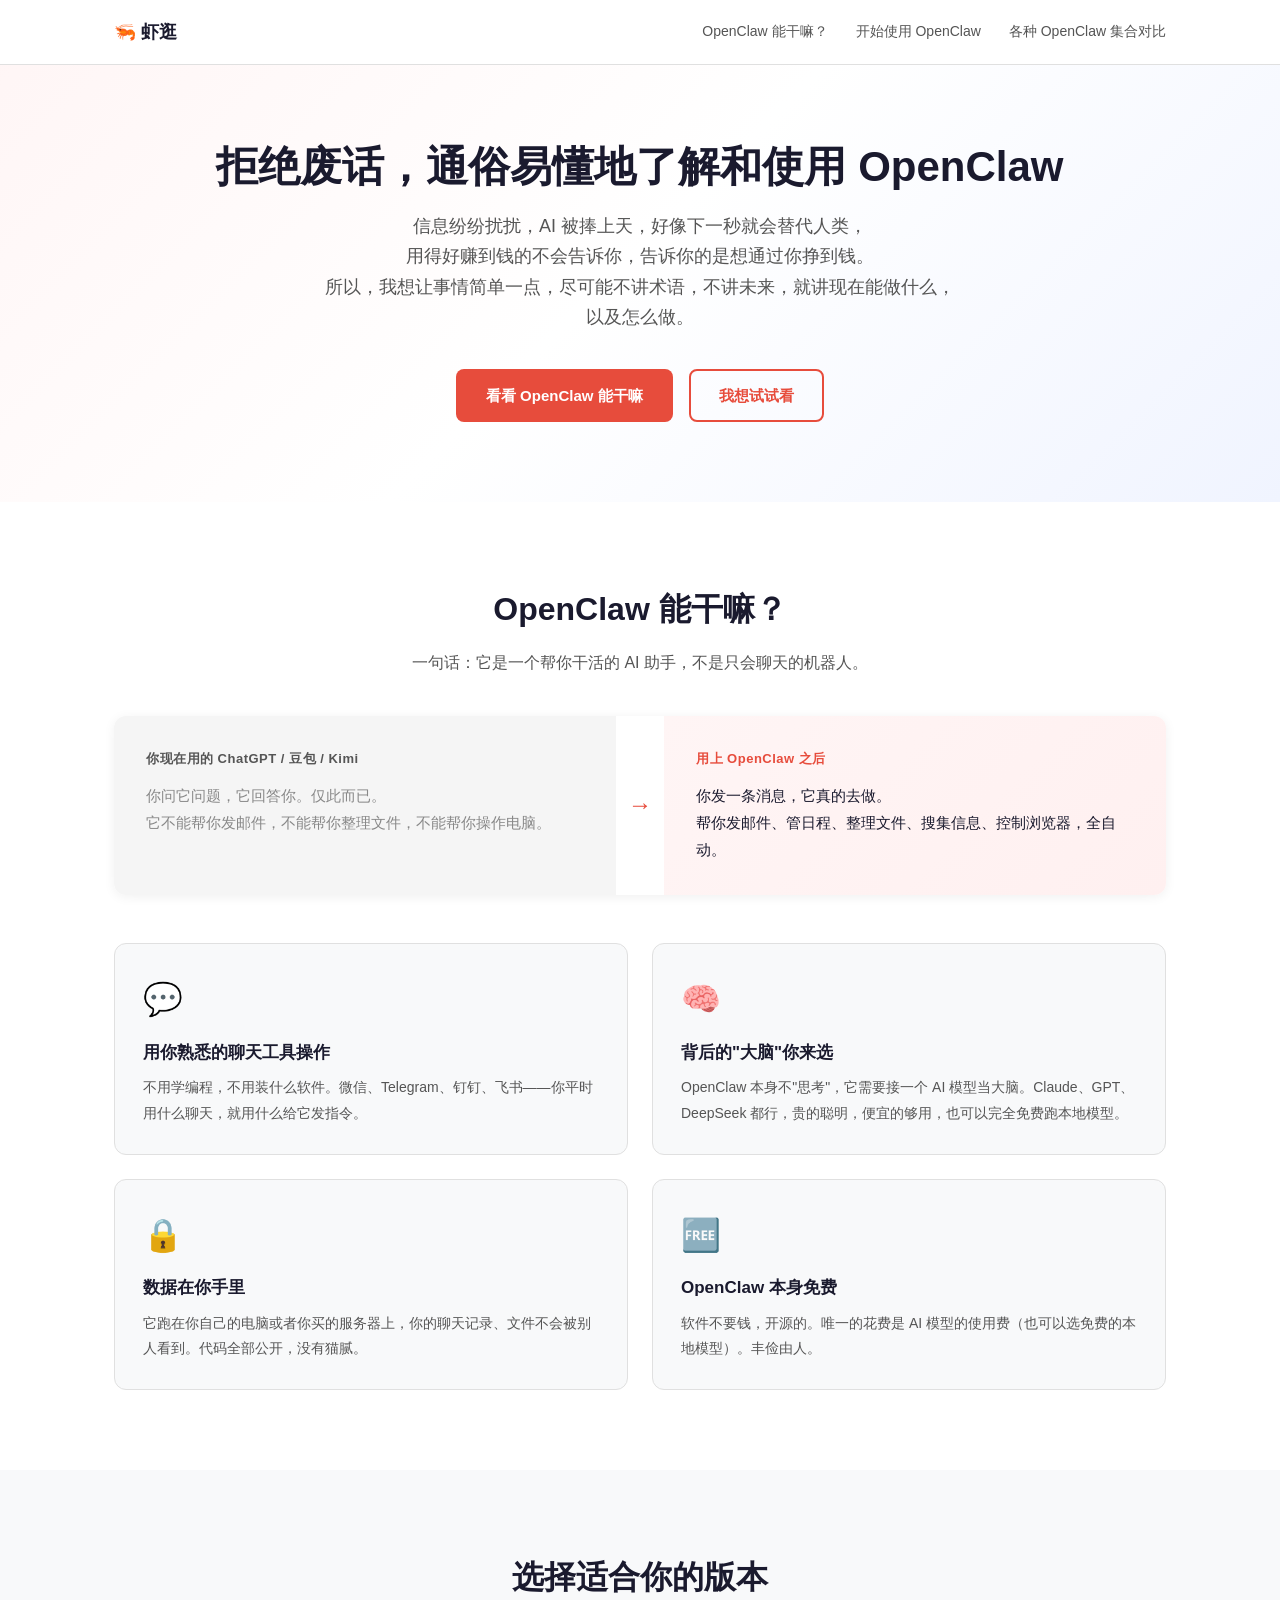
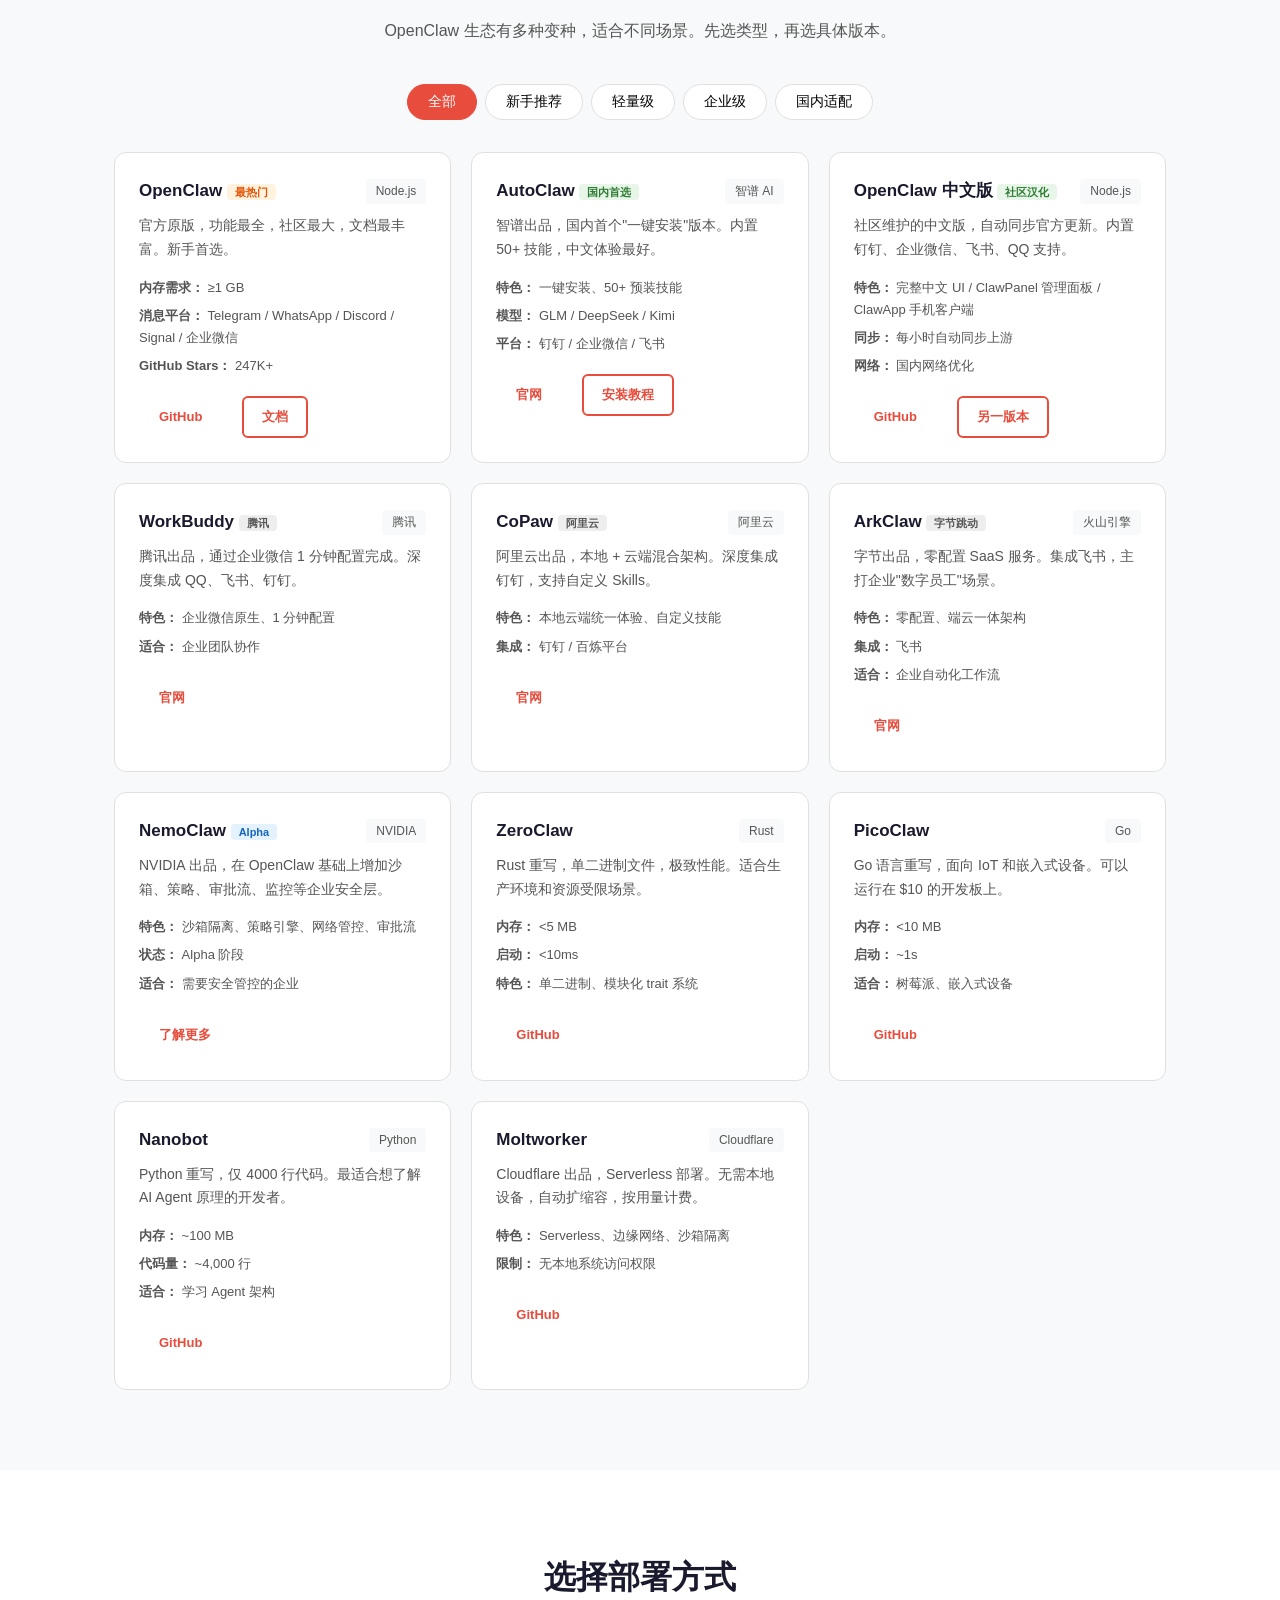
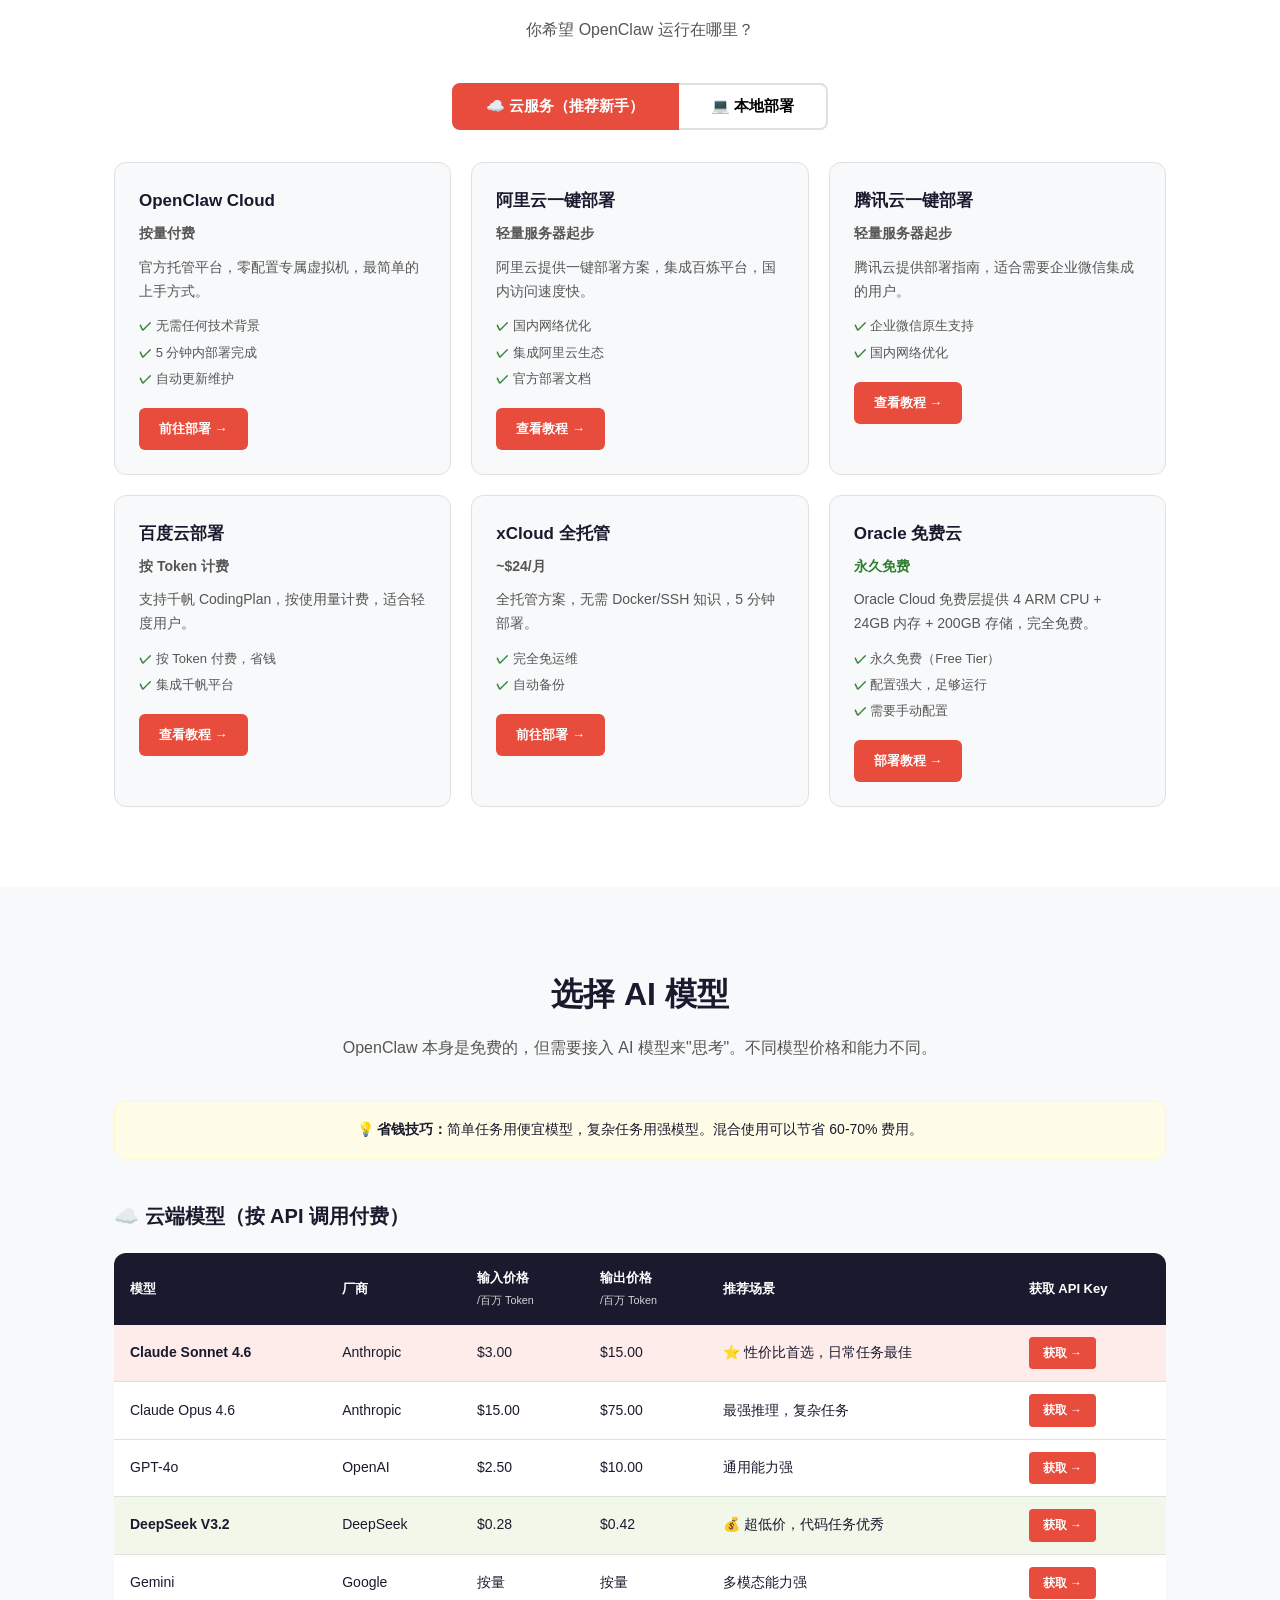
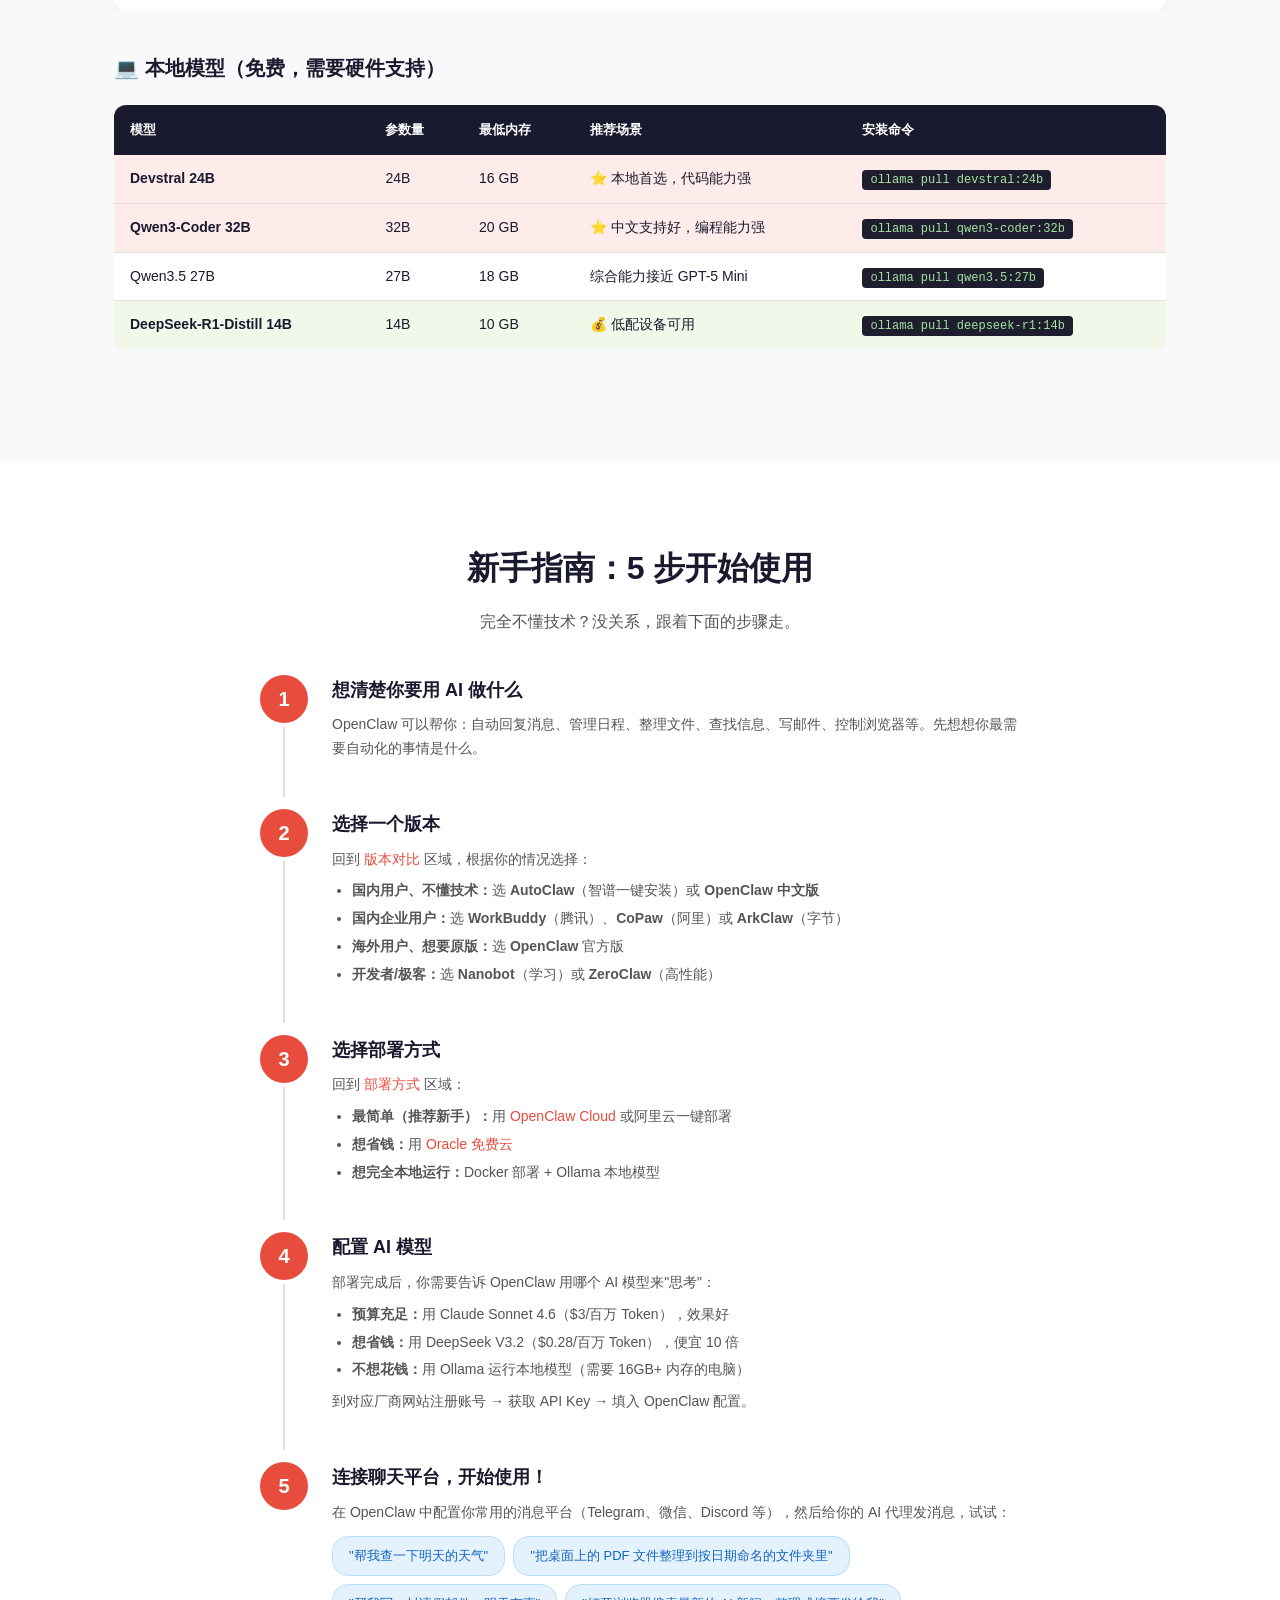
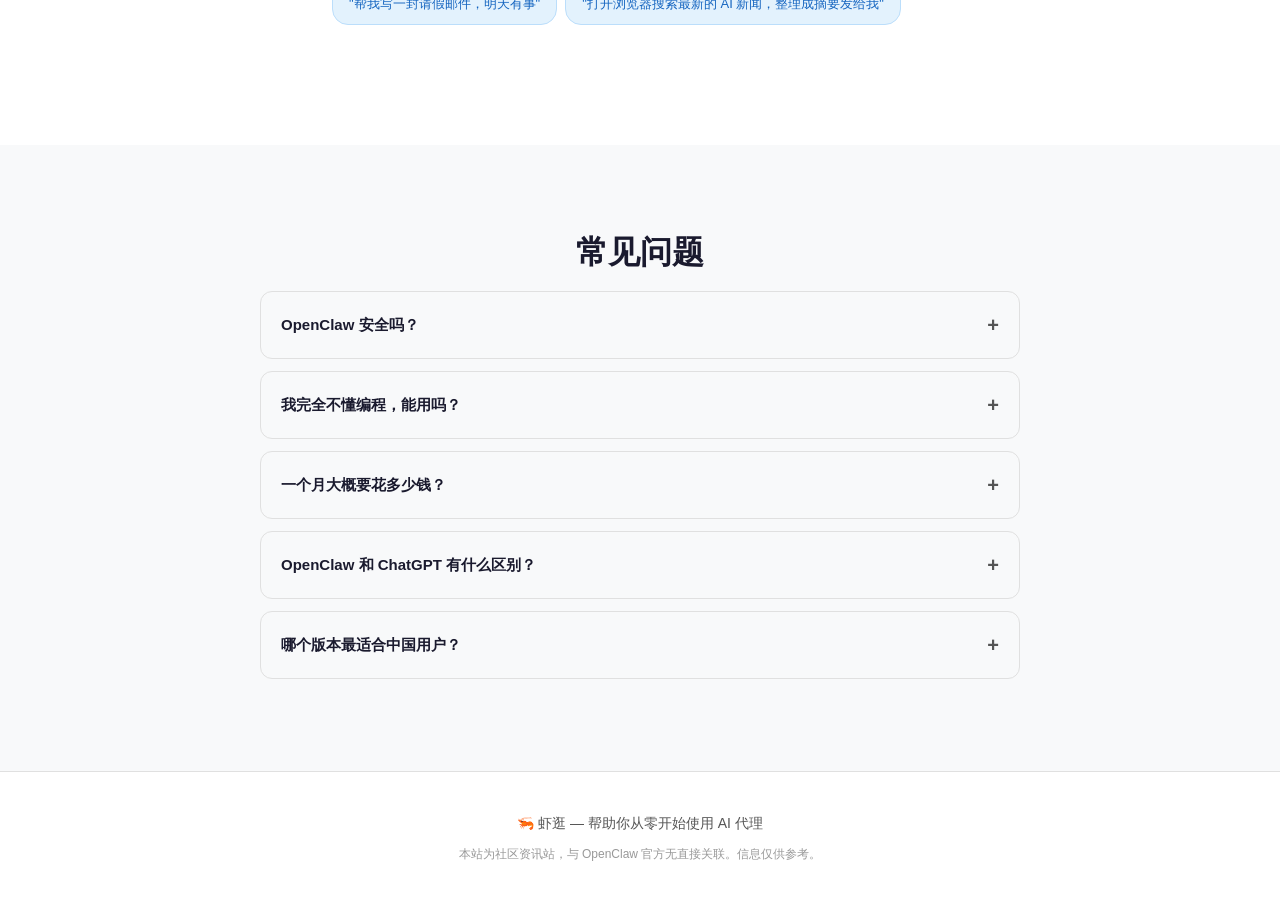
==== index.html @ 10f7c04a "初始化 OpenClaw 虾逛资讯站 包含首页、基础科普（电子书样式）、场景应用、版本对比等页面。  Co-Authored-By: Claude Opus 4.6 <noreply@anthropi" ====
<!DOCTYPE html>
<html lang="zh-CN">
<head>
  <meta charset="UTF-8">
  <meta name="viewport" content="width=device-width, initial-scale=1.0">
  <title>虾逛 — 从零开始使用 AI 代理</title>
  <meta name="description" content="虾逛 — OpenClaw 中文资讯站：版本对比、部署指南、模型选择，帮助你从零开始使用 AI 代理。">
  <link rel="stylesheet" href="assets/style.css?v=2">
</head>
<body>

<!-- Navigation -->
<nav class="navbar" id="navbar">
  <div class="container nav-container">
    <a href="#hero" class="logo">🦐 虾逛</a>
    <button class="nav-toggle" id="navToggle" aria-label="菜单">
      <span></span><span></span><span></span>
    </button>
    <ul class="nav-links" id="navLinks">
      <li class="nav-has-dropdown">
        <a href="what-is.html">OpenClaw 能干嘛？</a>
        <div class="nav-dropdown">
          <a href="ai-basics.html">基础科普<div class="nav-dropdown-desc">没接触过 AI？从这里开始</div></a>
          <a href="use-cases.html">实际场景应用<div class="nav-dropdown-desc">看看不同职业怎么用</div></a>
        </div>
      </li>
      <li><a href="#guide">开始使用 OpenClaw</a></li>
      <li><a href="#versions">各种 OpenClaw 集合对比</a></li>
    </ul>
  </div>
</nav>

<!-- Hero -->
<section class="hero" id="hero">
  <div class="container">
    <h1>拒绝废话，通俗易懂地了解和使用 OpenClaw</h1>
    <p class="hero-subtitle">信息纷纷扰扰，AI 被捧上天，好像下一秒就会替代人类，<br>用得好赚到钱的不会告诉你，告诉你的是想通过你挣到钱。<br>所以，我想让事情简单一点，尽可能不讲术语，不讲未来，就讲现在能做什么，以及怎么做。</p>
    <a href="what-is.html" class="btn btn-primary">看看 OpenClaw 能干嘛</a>
    <a href="#guide" class="btn btn-outline">我想试试看</a>
  </div>
</section>

<!-- What is OpenClaw -->
<section class="section" id="what-is">
  <div class="container">
    <h2 class="section-title">OpenClaw 能干嘛？</h2>
    <p class="section-desc">一句话：它是一个帮你干活的 AI 助手，不是只会聊天的机器人。</p>

    <!-- 核心区别 -->
    <div class="highlight-box">
      <div class="highlight-compare">
        <div class="highlight-item highlight-old">
          <div class="highlight-label">你现在用的 ChatGPT / 豆包 / Kimi</div>
          <p>你问它问题，它回答你。仅此而已。<br>它不能帮你发邮件，不能帮你整理文件，不能帮你操作电脑。</p>
        </div>
        <div class="highlight-vs">→</div>
        <div class="highlight-item highlight-new">
          <div class="highlight-label">用上 OpenClaw 之后</div>
          <p>你发一条消息，它真的去做。<br>帮你发邮件、管日程、整理文件、搜集信息、控制浏览器，全自动。</p>
        </div>
      </div>
    </div>

    <!-- 具体能力 -->
    <div class="intro-grid">
      <div class="intro-card">
        <div class="intro-icon">💬</div>
        <h3>用你熟悉的聊天工具操作</h3>
        <p>不用学编程，不用装什么软件。微信、Telegram、钉钉、飞书——你平时用什么聊天，就用什么给它发指令。</p>
      </div>
      <div class="intro-card">
        <div class="intro-icon">🧠</div>
        <h3>背后的"大脑"你来选</h3>
        <p>OpenClaw 本身不"思考"，它需要接一个 AI 模型当大脑。Claude、GPT、DeepSeek 都行，贵的聪明，便宜的够用，也可以完全免费跑本地模型。</p>
      </div>
      <div class="intro-card">
        <div class="intro-icon">🔒</div>
        <h3>数据在你手里</h3>
        <p>它跑在你自己的电脑或者你买的服务器上，你的聊天记录、文件不会被别人看到。代码全部公开，没有猫腻。</p>
      </div>
      <div class="intro-card">
        <div class="intro-icon">🆓</div>
        <h3>OpenClaw 本身免费</h3>
        <p>软件不要钱，开源的。唯一的花费是 AI 模型的使用费（也可以选免费的本地模型）。丰俭由人。</p>
      </div>
    </div>
  </div>
</section>

<!-- Version Comparison -->
<section class="section section-alt" id="versions">
  <div class="container">
    <h2 class="section-title">选择适合你的版本</h2>
    <p class="section-desc">OpenClaw 生态有多种变种，适合不同场景。先选类型，再选具体版本。</p>

    <!-- Filter Tabs -->
    <div class="filter-tabs">
      <button class="filter-tab active" data-filter="all">全部</button>
      <button class="filter-tab" data-filter="beginner">新手推荐</button>
      <button class="filter-tab" data-filter="lightweight">轻量级</button>
      <button class="filter-tab" data-filter="enterprise">企业级</button>
      <button class="filter-tab" data-filter="china">国内适配</button>
    </div>

    <div class="version-grid" id="versionGrid">

      <!-- Original OpenClaw -->
      <div class="version-card" data-tags="beginner">
        <div class="version-header">
          <h3>OpenClaw <span class="badge badge-hot">最热门</span></h3>
          <span class="version-lang">Node.js</span>
        </div>
        <p class="version-desc">官方原版，功能最全，社区最大，文档最丰富。新手首选。</p>
        <ul class="version-specs">
          <li><strong>内存需求：</strong> ≥1 GB</li>
          <li><strong>消息平台：</strong> Telegram / WhatsApp / Discord / Signal / 企业微信</li>
          <li><strong>GitHub Stars：</strong> 247K+</li>
        </ul>
        <div class="version-links">
          <a href="https://github.com/openclaw/openclaw" target="_blank" class="btn btn-sm">GitHub</a>
          <a href="https://docs.openclaw.ai/" target="_blank" class="btn btn-sm btn-outline">文档</a>
        </div>
      </div>

      <!-- AutoClaw -->
      <div class="version-card" data-tags="china beginner">
        <div class="version-header">
          <h3>AutoClaw <span class="badge badge-cn">国内首选</span></h3>
          <span class="version-lang">智谱 AI</span>
        </div>
        <p class="version-desc">智谱出品，国内首个"一键安装"版本。内置 50+ 技能，中文体验最好。</p>
        <ul class="version-specs">
          <li><strong>特色：</strong> 一键安装、50+ 预装技能</li>
          <li><strong>模型：</strong> GLM / DeepSeek / Kimi</li>
          <li><strong>平台：</strong> 钉钉 / 企业微信 / 飞书</li>
        </ul>
        <div class="version-links">
          <a href="#" class="btn btn-sm">官网</a>
          <a href="#" class="btn btn-sm btn-outline">安装教程</a>
        </div>
      </div>

      <!-- openclaw-cn -->
      <div class="version-card" data-tags="china beginner">
        <div class="version-header">
          <h3>OpenClaw 中文版 <span class="badge badge-cn">社区汉化</span></h3>
          <span class="version-lang">Node.js</span>
        </div>
        <p class="version-desc">社区维护的中文版，自动同步官方更新。内置钉钉、企业微信、飞书、QQ 支持。</p>
        <ul class="version-specs">
          <li><strong>特色：</strong> 完整中文 UI / ClawPanel 管理面板 / ClawApp 手机客户端</li>
          <li><strong>同步：</strong> 每小时自动同步上游</li>
          <li><strong>网络：</strong> 国内网络优化</li>
        </ul>
        <div class="version-links">
          <a href="https://github.com/MaoTouHU/OpenClawChinese" target="_blank" class="btn btn-sm">GitHub</a>
          <a href="https://github.com/jiulingyun/openclaw-cn" target="_blank" class="btn btn-sm btn-outline">另一版本</a>
        </div>
      </div>

      <!-- WorkBuddy -->
      <div class="version-card" data-tags="china enterprise">
        <div class="version-header">
          <h3>WorkBuddy <span class="badge">腾讯</span></h3>
          <span class="version-lang">腾讯</span>
        </div>
        <p class="version-desc">腾讯出品，通过企业微信 1 分钟配置完成。深度集成 QQ、飞书、钉钉。</p>
        <ul class="version-specs">
          <li><strong>特色：</strong> 企业微信原生、1 分钟配置</li>
          <li><strong>适合：</strong> 企业团队协作</li>
        </ul>
        <div class="version-links">
          <a href="#" class="btn btn-sm">官网</a>
        </div>
      </div>

      <!-- CoPaw -->
      <div class="version-card" data-tags="china enterprise">
        <div class="version-header">
          <h3>CoPaw <span class="badge">阿里云</span></h3>
          <span class="version-lang">阿里云</span>
        </div>
        <p class="version-desc">阿里云出品，本地 + 云端混合架构。深度集成钉钉，支持自定义 Skills。</p>
        <ul class="version-specs">
          <li><strong>特色：</strong> 本地云端统一体验、自定义技能</li>
          <li><strong>集成：</strong> 钉钉 / 百炼平台</li>
        </ul>
        <div class="version-links">
          <a href="#" class="btn btn-sm">官网</a>
        </div>
      </div>

      <!-- ArkClaw -->
      <div class="version-card" data-tags="china enterprise">
        <div class="version-header">
          <h3>ArkClaw <span class="badge">字节跳动</span></h3>
          <span class="version-lang">火山引擎</span>
        </div>
        <p class="version-desc">字节出品，零配置 SaaS 服务。集成飞书，主打企业"数字员工"场景。</p>
        <ul class="version-specs">
          <li><strong>特色：</strong> 零配置、端云一体架构</li>
          <li><strong>集成：</strong> 飞书</li>
          <li><strong>适合：</strong> 企业自动化工作流</li>
        </ul>
        <div class="version-links">
          <a href="#" class="btn btn-sm">官网</a>
        </div>
      </div>

      <!-- NemoClaw -->
      <div class="version-card" data-tags="enterprise">
        <div class="version-header">
          <h3>NemoClaw <span class="badge badge-new">Alpha</span></h3>
          <span class="version-lang">NVIDIA</span>
        </div>
        <p class="version-desc">NVIDIA 出品，在 OpenClaw 基础上增加沙箱、策略、审批流、监控等企业安全层。</p>
        <ul class="version-specs">
          <li><strong>特色：</strong> 沙箱隔离、策略引擎、网络管控、审批流</li>
          <li><strong>状态：</strong> Alpha 阶段</li>
          <li><strong>适合：</strong> 需要安全管控的企业</li>
        </ul>
        <div class="version-links">
          <a href="https://nvidianews.nvidia.com/news/nvidia-announces-nemoclaw" target="_blank" class="btn btn-sm">了解更多</a>
        </div>
      </div>

      <!-- ZeroClaw -->
      <div class="version-card" data-tags="lightweight">
        <div class="version-header">
          <h3>ZeroClaw</h3>
          <span class="version-lang">Rust</span>
        </div>
        <p class="version-desc">Rust 重写，单二进制文件，极致性能。适合生产环境和资源受限场景。</p>
        <ul class="version-specs">
          <li><strong>内存：</strong> &lt;5 MB</li>
          <li><strong>启动：</strong> &lt;10ms</li>
          <li><strong>特色：</strong> 单二进制、模块化 trait 系统</li>
        </ul>
        <div class="version-links">
          <a href="#" class="btn btn-sm">GitHub</a>
        </div>
      </div>

      <!-- PicoClaw -->
      <div class="version-card" data-tags="lightweight">
        <div class="version-header">
          <h3>PicoClaw</h3>
          <span class="version-lang">Go</span>
        </div>
        <p class="version-desc">Go 语言重写，面向 IoT 和嵌入式设备。可以运行在 $10 的开发板上。</p>
        <ul class="version-specs">
          <li><strong>内存：</strong> &lt;10 MB</li>
          <li><strong>启动：</strong> ~1s</li>
          <li><strong>适合：</strong> 树莓派、嵌入式设备</li>
        </ul>
        <div class="version-links">
          <a href="#" class="btn btn-sm">GitHub</a>
        </div>
      </div>

      <!-- Nanobot -->
      <div class="version-card" data-tags="lightweight beginner">
        <div class="version-header">
          <h3>Nanobot</h3>
          <span class="version-lang">Python</span>
        </div>
        <p class="version-desc">Python 重写，仅 4000 行代码。最适合想了解 AI Agent 原理的开发者。</p>
        <ul class="version-specs">
          <li><strong>内存：</strong> ~100 MB</li>
          <li><strong>代码量：</strong> ~4,000 行</li>
          <li><strong>适合：</strong> 学习 Agent 架构</li>
        </ul>
        <div class="version-links">
          <a href="#" class="btn btn-sm">GitHub</a>
        </div>
      </div>

      <!-- Moltworker -->
      <div class="version-card" data-tags="enterprise">
        <div class="version-header">
          <h3>Moltworker</h3>
          <span class="version-lang">Cloudflare</span>
        </div>
        <p class="version-desc">Cloudflare 出品，Serverless 部署。无需本地设备，自动扩缩容，按用量计费。</p>
        <ul class="version-specs">
          <li><strong>特色：</strong> Serverless、边缘网络、沙箱隔离</li>
          <li><strong>限制：</strong> 无本地系统访问权限</li>
        </ul>
        <div class="version-links">
          <a href="https://github.com/cloudflare/moltworker" target="_blank" class="btn btn-sm">GitHub</a>
        </div>
      </div>

    </div>
  </div>
</section>

<!-- Deployment -->
<section class="section" id="deploy">
  <div class="container">
    <h2 class="section-title">选择部署方式</h2>
    <p class="section-desc">你希望 OpenClaw 运行在哪里？</p>

    <div class="deploy-toggle">
      <button class="deploy-tab active" data-deploy="cloud">☁️ 云服务（推荐新手）</button>
      <button class="deploy-tab" data-deploy="local">💻 本地部署</button>
    </div>

    <!-- Cloud Deploy -->
    <div class="deploy-content active" id="deploy-cloud">
      <div class="deploy-grid">

        <div class="deploy-card">
          <h3>OpenClaw Cloud</h3>
          <p class="deploy-price">按量付费</p>
          <p>官方托管平台，零配置专属虚拟机，最简单的上手方式。</p>
          <ul>
            <li>无需任何技术背景</li>
            <li>5 分钟内部署完成</li>
            <li>自动更新维护</li>
          </ul>
          <a href="https://open.claw.cloud/" target="_blank" class="btn btn-sm btn-primary">前往部署 →</a>
        </div>

        <div class="deploy-card">
          <h3>阿里云一键部署</h3>
          <p class="deploy-price">轻量服务器起步</p>
          <p>阿里云提供一键部署方案，集成百炼平台，国内访问速度快。</p>
          <ul>
            <li>国内网络优化</li>
            <li>集成阿里云生态</li>
            <li>官方部署文档</li>
          </ul>
          <a href="https://help.aliyun.com/zh/simple-application-server/use-cases/quickly-deploy-and-use-openclaw" target="_blank" class="btn btn-sm btn-primary">查看教程 →</a>
        </div>

        <div class="deploy-card">
          <h3>腾讯云一键部署</h3>
          <p class="deploy-price">轻量服务器起步</p>
          <p>腾讯云提供部署指南，适合需要企业微信集成的用户。</p>
          <ul>
            <li>企业微信原生支持</li>
            <li>国内网络优化</li>
          </ul>
          <a href="https://cloud.tencent.com/developer/article/2624003" target="_blank" class="btn btn-sm btn-primary">查看教程 →</a>
        </div>

        <div class="deploy-card">
          <h3>百度云部署</h3>
          <p class="deploy-price">按 Token 计费</p>
          <p>支持千帆 CodingPlan，按使用量计费，适合轻度用户。</p>
          <ul>
            <li>按 Token 付费，省钱</li>
            <li>集成千帆平台</li>
          </ul>
          <a href="https://cloud.baidu.com/doc/LS/s/6ml9f3cvl" target="_blank" class="btn btn-sm btn-primary">查看教程 →</a>
        </div>

        <div class="deploy-card">
          <h3>xCloud 全托管</h3>
          <p class="deploy-price">~$24/月</p>
          <p>全托管方案，无需 Docker/SSH 知识，5 分钟部署。</p>
          <ul>
            <li>完全免运维</li>
            <li>自动备份</li>
          </ul>
          <a href="https://xcloud.host/openclaw-hosting/" target="_blank" class="btn btn-sm btn-primary">前往部署 →</a>
        </div>

        <div class="deploy-card">
          <h3>Oracle 免费云</h3>
          <p class="deploy-price highlight-free">永久免费</p>
          <p>Oracle Cloud 免费层提供 4 ARM CPU + 24GB 内存 + 200GB 存储，完全免费。</p>
          <ul>
            <li>永久免费（Free Tier）</li>
            <li>配置强大，足够运行</li>
            <li>需要手动配置</li>
          </ul>
          <a href="#" class="btn btn-sm btn-primary">部署教程 →</a>
        </div>

      </div>
    </div>

    <!-- Local Deploy -->
    <div class="deploy-content" id="deploy-local">
      <div class="deploy-grid">

        <div class="deploy-card">
          <h3>NPM 安装（最简单）</h3>
          <div class="code-block">
            <code>npm install -g openclaw</code>
          </div>
          <p>适合有 Node.js 环境的用户，一行命令安装完成。</p>
          <ul>
            <li>需要 Node.js 18+</li>
            <li>需要 2GB+ 内存</li>
          </ul>
        </div>

        <div class="deploy-card">
          <h3>Docker 部署（推荐）</h3>
          <div class="code-block">
            <code>curl -fsSL https://docs.openclaw.ai/docker-setup.sh | bash</code>
          </div>
          <p>官方 Docker 一键脚本，自动配置环境和持久化存储。</p>
          <ul>
            <li>需要安装 Docker</li>
            <li>自动挂载 ~/.openclaw 配置</li>
            <li>最小 2GB 内存</li>
          </ul>
        </div>

        <div class="deploy-card">
          <h3>社区一键脚本</h3>
          <div class="code-block">
            <code>curl -fsSL https://install.openclaw.ai | bash</code>
          </div>
          <p>社区维护的安装脚本，自动检测环境并完成安装。</p>
        </div>

        <div class="deploy-card">
          <h3>本地离线运行（Ollama）</h3>
          <p>配合 Ollama 运行本地模型，完全离线，无需 API 费用。</p>
          <div class="code-block">
            <code>ollama pull devstral:24b<br>openclaw --provider ollama --model devstral:24b</code>
          </div>
          <ul>
            <li>需要 16GB+ 内存（运行 24B 模型）</li>
            <li>完全离线，零成本</li>
            <li>响应速度取决于硬件</li>
          </ul>
        </div>

      </div>
    </div>
  </div>
</section>

<!-- Models -->
<section class="section section-alt" id="models">
  <div class="container">
    <h2 class="section-title">选择 AI 模型</h2>
    <p class="section-desc">OpenClaw 本身是免费的，但需要接入 AI 模型来"思考"。不同模型价格和能力不同。</p>

    <div class="model-tip">
      <strong>💡 省钱技巧：</strong>简单任务用便宜模型，复杂任务用强模型。混合使用可以节省 60-70% 费用。
    </div>

    <h3 class="subsection-title">☁️ 云端模型（按 API 调用付费）</h3>
    <div class="table-wrapper">
      <table class="model-table">
        <thead>
          <tr>
            <th>模型</th>
            <th>厂商</th>
            <th>输入价格<br><small>/百万 Token</small></th>
            <th>输出价格<br><small>/百万 Token</small></th>
            <th>推荐场景</th>
            <th>获取 API Key</th>
          </tr>
        </thead>
        <tbody>
          <tr class="model-recommend">
            <td><strong>Claude Sonnet 4.6</strong></td>
            <td>Anthropic</td>
            <td>$3.00</td>
            <td>$15.00</td>
            <td>⭐ 性价比首选，日常任务最佳</td>
            <td><a href="https://console.anthropic.com/" target="_blank" class="btn btn-xs">获取 →</a></td>
          </tr>
          <tr>
            <td>Claude Opus 4.6</td>
            <td>Anthropic</td>
            <td>$15.00</td>
            <td>$75.00</td>
            <td>最强推理，复杂任务</td>
            <td><a href="https://console.anthropic.com/" target="_blank" class="btn btn-xs">获取 →</a></td>
          </tr>
          <tr>
            <td>GPT-4o</td>
            <td>OpenAI</td>
            <td>$2.50</td>
            <td>$10.00</td>
            <td>通用能力强</td>
            <td><a href="https://platform.openai.com/" target="_blank" class="btn btn-xs">获取 →</a></td>
          </tr>
          <tr class="model-budget">
            <td><strong>DeepSeek V3.2</strong></td>
            <td>DeepSeek</td>
            <td>$0.28</td>
            <td>$0.42</td>
            <td>💰 超低价，代码任务优秀</td>
            <td><a href="https://platform.deepseek.com/" target="_blank" class="btn btn-xs">获取 →</a></td>
          </tr>
          <tr>
            <td>Gemini</td>
            <td>Google</td>
            <td>按量</td>
            <td>按量</td>
            <td>多模态能力强</td>
            <td><a href="https://aistudio.google.com/" target="_blank" class="btn btn-xs">获取 →</a></td>
          </tr>
        </tbody>
      </table>
    </div>

    <h3 class="subsection-title">💻 本地模型（免费，需要硬件支持）</h3>
    <div class="table-wrapper">
      <table class="model-table">
        <thead>
          <tr>
            <th>模型</th>
            <th>参数量</th>
            <th>最低内存</th>
            <th>推荐场景</th>
            <th>安装命令</th>
          </tr>
        </thead>
        <tbody>
          <tr class="model-recommend">
            <td><strong>Devstral 24B</strong></td>
            <td>24B</td>
            <td>16 GB</td>
            <td>⭐ 本地首选，代码能力强</td>
            <td><code>ollama pull devstral:24b</code></td>
          </tr>
          <tr class="model-recommend">
            <td><strong>Qwen3-Coder 32B</strong></td>
            <td>32B</td>
            <td>20 GB</td>
            <td>⭐ 中文支持好，编程能力强</td>
            <td><code>ollama pull qwen3-coder:32b</code></td>
          </tr>
          <tr>
            <td>Qwen3.5 27B</td>
            <td>27B</td>
            <td>18 GB</td>
            <td>综合能力接近 GPT-5 Mini</td>
            <td><code>ollama pull qwen3.5:27b</code></td>
          </tr>
          <tr class="model-budget">
            <td><strong>DeepSeek-R1-Distill 14B</strong></td>
            <td>14B</td>
            <td>10 GB</td>
            <td>💰 低配设备可用</td>
            <td><code>ollama pull deepseek-r1:14b</code></td>
          </tr>
        </tbody>
      </table>
    </div>
  </div>
</section>

<!-- Step-by-step Guide -->
<section class="section" id="guide">
  <div class="container">
    <h2 class="section-title">新手指南：5 步开始使用</h2>
    <p class="section-desc">完全不懂技术？没关系，跟着下面的步骤走。</p>

    <div class="steps">

      <div class="step">
        <div class="step-number">1</div>
        <div class="step-content">
          <h3>想清楚你要用 AI 做什么</h3>
          <p>OpenClaw 可以帮你：自动回复消息、管理日程、整理文件、查找信息、写邮件、控制浏览器等。先想想你最需要自动化的事情是什么。</p>
        </div>
      </div>

      <div class="step">
        <div class="step-number">2</div>
        <div class="step-content">
          <h3>选择一个版本</h3>
          <p>回到 <a href="#versions">版本对比</a> 区域，根据你的情况选择：</p>
          <ul>
            <li><strong>国内用户、不懂技术：</strong>选 <strong>AutoClaw</strong>（智谱一键安装）或 <strong>OpenClaw 中文版</strong></li>
            <li><strong>国内企业用户：</strong>选 <strong>WorkBuddy</strong>（腾讯）、<strong>CoPaw</strong>（阿里）或 <strong>ArkClaw</strong>（字节）</li>
            <li><strong>海外用户、想要原版：</strong>选 <strong>OpenClaw</strong> 官方版</li>
            <li><strong>开发者/极客：</strong>选 <strong>Nanobot</strong>（学习）或 <strong>ZeroClaw</strong>（高性能）</li>
          </ul>
        </div>
      </div>

      <div class="step">
        <div class="step-number">3</div>
        <div class="step-content">
          <h3>选择部署方式</h3>
          <p>回到 <a href="#deploy">部署方式</a> 区域：</p>
          <ul>
            <li><strong>最简单（推荐新手）：</strong>用 <a href="https://open.claw.cloud/" target="_blank">OpenClaw Cloud</a> 或阿里云一键部署</li>
            <li><strong>想省钱：</strong>用 <a href="#" target="_blank">Oracle 免费云</a></li>
            <li><strong>想完全本地运行：</strong>Docker 部署 + Ollama 本地模型</li>
          </ul>
        </div>
      </div>

      <div class="step">
        <div class="step-number">4</div>
        <div class="step-content">
          <h3>配置 AI 模型</h3>
          <p>部署完成后，你需要告诉 OpenClaw 用哪个 AI 模型来"思考"：</p>
          <ul>
            <li><strong>预算充足：</strong>用 Claude Sonnet 4.6（$3/百万 Token），效果好</li>
            <li><strong>想省钱：</strong>用 DeepSeek V3.2（$0.28/百万 Token），便宜 10 倍</li>
            <li><strong>不想花钱：</strong>用 Ollama 运行本地模型（需要 16GB+ 内存的电脑）</li>
          </ul>
          <p>到对应厂商网站注册账号 → 获取 API Key → 填入 OpenClaw 配置。</p>
        </div>
      </div>

      <div class="step">
        <div class="step-number">5</div>
        <div class="step-content">
          <h3>连接聊天平台，开始使用！</h3>
          <p>在 OpenClaw 中配置你常用的消息平台（Telegram、微信、Discord 等），然后给你的 AI 代理发消息，试试：</p>
          <div class="example-messages">
            <div class="msg">"帮我查一下明天的天气"</div>
            <div class="msg">"把桌面上的 PDF 文件整理到按日期命名的文件夹里"</div>
            <div class="msg">"帮我写一封请假邮件，明天有事"</div>
            <div class="msg">"打开浏览器搜索最新的 AI 新闻，整理成摘要发给我"</div>
          </div>
        </div>
      </div>

    </div>
  </div>
</section>

<!-- FAQ -->
<section class="section section-alt" id="faq">
  <div class="container">
    <h2 class="section-title">常见问题</h2>
    <div class="faq-list">
      <details class="faq-item">
        <summary>OpenClaw 安全吗？</summary>
        <p>OpenClaw 是开源的，代码完全透明。它运行在你自己的设备上，数据不会上传到第三方。但因为它能访问你的邮件、文件等，请确保你信任运行环境的安全性，不要在公共网络暴露你的 OpenClaw 实例。</p>
      </details>
      <details class="faq-item">
        <summary>我完全不懂编程，能用吗？</summary>
        <p>可以。选择 OpenClaw Cloud、AutoClaw（智谱）或阿里云一键部署等方案，不需要写任何代码。安装完成后，你只需要通过聊天软件发消息就能使用。</p>
      </details>
      <details class="faq-item">
        <summary>一个月大概要花多少钱？</summary>
        <p>取决于你的使用频率和选择的模型。轻度使用（每天几次对话）大概 $5-15/月。如果用 DeepSeek 这样的低价模型可以更便宜。用本地模型 + Oracle 免费云可以做到零成本。</p>
      </details>
      <details class="faq-item">
        <summary>OpenClaw 和 ChatGPT 有什么区别？</summary>
        <p>ChatGPT 只能聊天。OpenClaw 可以<strong>真正帮你做事</strong>——发邮件、管理文件、控制电脑、执行自动化任务。它是一个"AI 代理"，而不是"AI 聊天机器人"。</p>
      </details>
      <details class="faq-item">
        <summary>哪个版本最适合中国用户？</summary>
        <p>推荐 AutoClaw（智谱一键安装版）或 OpenClaw 中文版（社区汉化版）。它们针对国内网络环境做了优化，内置了钉钉、企业微信等国内平台支持。企业用户可以考虑 WorkBuddy（腾讯）或 CoPaw（阿里云）。</p>
      </details>
    </div>
  </div>
</section>

<!-- Footer -->
<footer class="footer">
  <div class="container">
    <p>🦐 虾逛 — 帮助你从零开始使用 AI 代理</p>
    <p class="footer-note">本站为社区资讯站，与 OpenClaw 官方无直接关联。信息仅供参考。</p>
  </div>
</footer>

<script src="assets/main.js"></script>
</body>
</html>
---- assets/style.css ----
/* ===== Reset & Base ===== */
*, *::before, *::after { box-sizing: border-box; margin: 0; padding: 0; }

:root {
  --c-primary: #e74c3c;
  --c-primary-dark: #c0392b;
  --c-primary-light: #fdecea;
  --c-bg: #ffffff;
  --c-bg-alt: #f8f9fa;
  --c-text: #1a1a2e;
  --c-text-secondary: #555;
  --c-border: #e0e0e0;
  --c-code-bg: #1e1e2e;
  --radius: 12px;
  --shadow: 0 2px 12px rgba(0,0,0,0.06);
  --shadow-hover: 0 6px 24px rgba(0,0,0,0.1);
  --max-w: 1100px;
  --transition: 0.2s ease;
}

html { scroll-behavior: smooth; scroll-padding-top: 80px; }

body {
  font-family: -apple-system, BlinkMacSystemFont, "Segoe UI", "PingFang SC", "Hiragino Sans GB", "Microsoft YaHei", sans-serif;
  color: var(--c-text);
  background: var(--c-bg);
  line-height: 1.7;
  font-size: 16px;
}

a { color: var(--c-primary); text-decoration: none; }
a:hover { color: var(--c-primary-dark); }

.container { max-width: var(--max-w); margin: 0 auto; padding: 0 24px; }

/* ===== Navbar ===== */
.navbar {
  position: fixed; top: 0; left: 0; right: 0; z-index: 100;
  background: rgba(255,255,255,0.92);
  backdrop-filter: blur(12px);
  border-bottom: 1px solid var(--c-border);
  transition: box-shadow var(--transition);
}
.navbar.scrolled { box-shadow: 0 2px 20px rgba(0,0,0,0.08); }
.nav-container { display: flex; align-items: center; justify-content: space-between; height: 64px; }
.logo { font-size: 18px; font-weight: 700; color: var(--c-text); }
.logo:hover { color: var(--c-primary); }
.nav-links { display: flex; list-style: none; gap: 28px; align-items: center; }
.nav-links > li { position: relative; }
.nav-links > li > a { color: var(--c-text-secondary); font-size: 14px; font-weight: 500; transition: color var(--transition); display: block; padding: 20px 0; }
.nav-links > li > a:hover { color: var(--c-primary); }

/* Dropdown */
.nav-dropdown {
  position: absolute; top: 100%; left: 50%; transform: translateX(-50%);
  min-width: 200px; background: var(--c-bg); border: 1px solid var(--c-border);
  border-radius: 10px; box-shadow: 0 8px 32px rgba(0,0,0,0.1);
  padding: 8px; opacity: 0; visibility: hidden;
  transition: opacity 0.2s ease, transform 0.2s ease;
  transform: translateX(-50%) translateY(8px);
  z-index: 200;
}
.nav-has-dropdown:hover .nav-dropdown {
  opacity: 1; visibility: visible;
  transform: translateX(-50%) translateY(0);
}
.nav-dropdown a {
  display: block; padding: 10px 16px; border-radius: 6px;
  font-size: 14px; color: var(--c-text); transition: all var(--transition);
}
.nav-dropdown a:hover { background: var(--c-primary-light); color: var(--c-primary); }
.nav-dropdown-desc { font-size: 12px; color: var(--c-text-secondary); margin-top: 2px; }

.nav-toggle { display: none; background: none; border: none; cursor: pointer; padding: 4px; }
.nav-toggle span { display: block; width: 22px; height: 2px; background: var(--c-text); margin: 5px 0; transition: var(--transition); }

@media (max-width: 768px) {
  .nav-toggle { display: block; }
  .nav-links {
    display: none; flex-direction: column; position: absolute;
    top: 64px; left: 0; right: 0; background: var(--c-bg);
    padding: 16px 24px; gap: 4px; border-bottom: 1px solid var(--c-border);
  }
  .nav-links.open { display: flex; }
  .nav-links > li > a { padding: 10px 0; }
  .nav-dropdown {
    position: static; transform: none; opacity: 1; visibility: visible;
    box-shadow: none; border: none; padding: 0 0 0 16px; min-width: auto;
  }
  .nav-dropdown a { padding: 8px 12px; }
  .nav-has-dropdown:hover .nav-dropdown { transform: none; }
}

/* ===== Hero ===== */
.hero {
  padding: 140px 0 80px;
  text-align: center;
  background: linear-gradient(135deg, #fff5f5 0%, #fff 50%, #f0f4ff 100%);
}
.hero h1 { font-size: 42px; font-weight: 800; line-height: 1.3; margin-bottom: 16px; }
.hero-subtitle { font-size: 18px; color: var(--c-text-secondary); max-width: 640px; margin: 0 auto 36px; }
.hero-stats { display: flex; justify-content: center; gap: 48px; margin-bottom: 36px; }
.stat { text-align: center; }
.stat-num { display: block; font-size: 32px; font-weight: 800; color: var(--c-primary); }
.stat-label { font-size: 13px; color: var(--c-text-secondary); }

@media (max-width: 768px) {
  .hero { padding: 110px 0 60px; }
  .hero h1 { font-size: 28px; }
  .hero-subtitle { font-size: 15px; }
  .hero-stats { gap: 24px; }
  .stat-num { font-size: 24px; }
}

/* ===== Buttons ===== */
.btn {
  display: inline-block; padding: 12px 28px; border-radius: 8px;
  font-size: 15px; font-weight: 600; cursor: pointer;
  border: 2px solid transparent; transition: all var(--transition);
}
.btn-primary { background: var(--c-primary); color: #fff; }
.btn-primary:hover { background: var(--c-primary-dark); color: #fff; }
.btn-outline { border-color: var(--c-primary); color: var(--c-primary); background: transparent; margin-left: 12px; }
.btn-outline:hover { background: var(--c-primary); color: #fff; }
.btn-sm { padding: 8px 18px; font-size: 13px; border-radius: 6px; }
.btn-xs { padding: 4px 12px; font-size: 12px; border-radius: 4px; background: var(--c-primary); color: #fff; }
.btn-xs:hover { background: var(--c-primary-dark); color: #fff; }

/* ===== Sections ===== */
.section { padding: 80px 0; }
.section-alt { background: var(--c-bg-alt); }
.section-title { font-size: 32px; font-weight: 800; text-align: center; margin-bottom: 12px; }
.section-desc { text-align: center; color: var(--c-text-secondary); max-width: 600px; margin: 0 auto 40px; }
.subsection-title { font-size: 20px; font-weight: 700; margin: 40px 0 20px; }

@media (max-width: 768px) {
  .section { padding: 56px 0; }
  .section-title { font-size: 24px; }
}

/* ===== Highlight Compare Box ===== */
.highlight-box {
  margin-bottom: 48px;
}
.highlight-compare {
  display: flex; align-items: stretch; gap: 0;
  border-radius: var(--radius); overflow: hidden;
  box-shadow: var(--shadow);
}
.highlight-item {
  flex: 1; padding: 32px;
}
.highlight-old {
  background: #f5f5f5; border-right: none;
}
.highlight-old .highlight-label { color: var(--c-text-secondary); }
.highlight-old p { color: #888; }
.highlight-new {
  background: linear-gradient(135deg, #fff5f5, #fff0f0);
}
.highlight-new .highlight-label { color: var(--c-primary); }
.highlight-new p { color: var(--c-text); }
.highlight-label {
  font-size: 13px; font-weight: 700;
  letter-spacing: 0.5px; margin-bottom: 12px;
}
.highlight-item p {
  font-size: 15px; line-height: 1.8; margin: 0;
}
.highlight-vs {
  display: flex; align-items: center; justify-content: center;
  font-size: 24px; font-weight: 800; color: var(--c-primary);
  background: #fff; width: 48px; flex-shrink: 0;
}

@media (max-width: 768px) {
  .highlight-compare { flex-direction: column; }
  .highlight-vs {
    width: 100%; height: 36px;
    transform: rotate(90deg);
  }
}

/* ===== Intro Grid ===== */
.intro-grid { display: grid; grid-template-columns: repeat(2, 1fr); gap: 24px; }
.intro-card {
  background: var(--c-bg-alt); border-radius: var(--radius); padding: 28px;
  border: 1px solid var(--c-border); transition: all var(--transition);
}
.intro-card:hover { box-shadow: var(--shadow-hover); transform: translateY(-2px); }
.intro-icon { font-size: 32px; margin-bottom: 12px; }
.intro-card h3 { font-size: 17px; margin-bottom: 8px; }
.intro-card p { font-size: 14px; color: var(--c-text-secondary); line-height: 1.8; }

@media (max-width: 768px) {
  .intro-grid { grid-template-columns: 1fr; }
}

/* ===== Filter Tabs ===== */
.filter-tabs { display: flex; justify-content: center; gap: 8px; margin-bottom: 32px; flex-wrap: wrap; }
.filter-tab {
  padding: 8px 20px; border-radius: 20px; border: 1px solid var(--c-border);
  background: var(--c-bg); font-size: 14px; cursor: pointer; transition: all var(--transition);
}
.filter-tab:hover { border-color: var(--c-primary); color: var(--c-primary); }
.filter-tab.active { background: var(--c-primary); color: #fff; border-color: var(--c-primary); }

/* ===== Version Cards ===== */
.version-grid { display: grid; grid-template-columns: repeat(3, 1fr); gap: 20px; }
.version-card {
  background: var(--c-bg); border-radius: var(--radius); padding: 24px;
  border: 1px solid var(--c-border); transition: all var(--transition);
}
.version-card:hover { box-shadow: var(--shadow-hover); transform: translateY(-2px); }
.version-card.hidden { display: none; }
.version-header { display: flex; align-items: center; justify-content: space-between; margin-bottom: 8px; }
.version-header h3 { font-size: 17px; }
.version-lang { font-size: 12px; color: var(--c-text-secondary); background: var(--c-bg-alt); padding: 2px 10px; border-radius: 4px; }
.version-desc { font-size: 14px; color: var(--c-text-secondary); margin-bottom: 12px; }
.version-specs { list-style: none; font-size: 13px; margin-bottom: 16px; }
.version-specs li { padding: 3px 0; color: var(--c-text-secondary); }
.version-links { display: flex; gap: 8px; }

.badge {
  font-size: 11px; padding: 2px 8px; border-radius: 4px;
  background: #eee; color: #555; font-weight: 600; white-space: nowrap;
}
.badge-hot { background: #fff3e0; color: #e65100; }
.badge-cn { background: #e8f5e9; color: #2e7d32; }
.badge-new { background: #e3f2fd; color: #1565c0; }

@media (max-width: 900px) { .version-grid { grid-template-columns: repeat(2, 1fr); } }
@media (max-width: 600px) { .version-grid { grid-template-columns: 1fr; } }

/* ===== Deploy Section ===== */
.deploy-toggle { display: flex; justify-content: center; gap: 0; margin-bottom: 32px; }
.deploy-tab {
  padding: 12px 32px; font-size: 15px; font-weight: 600; cursor: pointer;
  border: 2px solid var(--c-border); background: var(--c-bg); transition: all var(--transition);
}
.deploy-tab:first-child { border-radius: 8px 0 0 8px; }
.deploy-tab:last-child { border-radius: 0 8px 8px 0; border-left: none; }
.deploy-tab.active { background: var(--c-primary); color: #fff; border-color: var(--c-primary); }

.deploy-content { display: none; }
.deploy-content.active { display: block; }

.deploy-grid { display: grid; grid-template-columns: repeat(3, 1fr); gap: 20px; }
.deploy-card {
  background: var(--c-bg-alt); border-radius: var(--radius); padding: 24px;
  border: 1px solid var(--c-border); transition: all var(--transition);
}
.deploy-card:hover { box-shadow: var(--shadow-hover); }
.deploy-card h3 { font-size: 17px; margin-bottom: 6px; }
.deploy-price { font-size: 14px; color: var(--c-primary); font-weight: 600; margin-bottom: 8px; }
.deploy-price.highlight-free { color: #2e7d32; }
.deploy-card p { font-size: 14px; color: var(--c-text-secondary); margin-bottom: 10px; }
.deploy-card ul { list-style: none; font-size: 13px; margin-bottom: 16px; }
.deploy-card ul li { padding: 2px 0; color: var(--c-text-secondary); }
.deploy-card ul li::before { content: "✓ "; color: #2e7d32; font-weight: 700; }

.code-block {
  background: var(--c-code-bg); color: #a6e3a1; padding: 12px 16px;
  border-radius: 8px; font-family: "SF Mono", "Fira Code", monospace;
  font-size: 13px; margin: 10px 0; overflow-x: auto; line-height: 1.6;
}

@media (max-width: 900px) { .deploy-grid { grid-template-columns: repeat(2, 1fr); } }
@media (max-width: 600px) { .deploy-grid { grid-template-columns: 1fr; } }

/* ===== Model Table ===== */
.model-tip {
  background: #fffde7; border: 1px solid #fff9c4; border-radius: var(--radius);
  padding: 16px 20px; margin-bottom: 32px; font-size: 14px; text-align: center;
}

.table-wrapper { overflow-x: auto; margin-bottom: 32px; }

.model-table {
  width: 100%; border-collapse: collapse; font-size: 14px;
  background: var(--c-bg); border-radius: var(--radius); overflow: hidden;
  box-shadow: var(--shadow);
}
.model-table th {
  background: var(--c-text); color: #fff; padding: 14px 16px;
  text-align: left; font-weight: 600; font-size: 13px; white-space: nowrap;
}
.model-table th small { font-weight: 400; opacity: 0.8; }
.model-table td { padding: 12px 16px; border-bottom: 1px solid var(--c-border); }
.model-table tr:last-child td { border-bottom: none; }
.model-table tr:hover { background: #fafafa; }
.model-recommend { background: var(--c-primary-light); }
.model-recommend:hover { background: #fce4e1 !important; }
.model-budget { background: #f1f8e9; }
.model-budget:hover { background: #e8f5e9 !important; }

.model-table code {
  background: var(--c-code-bg); color: #a6e3a1; padding: 3px 8px;
  border-radius: 4px; font-size: 12px; white-space: nowrap;
}

/* ===== Steps ===== */
.steps { max-width: 760px; margin: 0 auto; }
.step { display: flex; gap: 24px; margin-bottom: 40px; position: relative; }
.step:not(:last-child)::after {
  content: ""; position: absolute; left: 23px; top: 52px; bottom: -28px;
  width: 2px; background: var(--c-border);
}
.step-number {
  flex-shrink: 0; width: 48px; height: 48px; border-radius: 50%;
  background: var(--c-primary); color: #fff; display: flex; align-items: center;
  justify-content: center; font-size: 20px; font-weight: 800;
}
.step-content h3 { font-size: 18px; margin-bottom: 8px; }
.step-content p { font-size: 14px; color: var(--c-text-secondary); margin-bottom: 8px; }
.step-content ul { font-size: 14px; color: var(--c-text-secondary); padding-left: 20px; margin-bottom: 8px; }
.step-content li { margin-bottom: 4px; }

.example-messages { display: flex; flex-wrap: wrap; gap: 8px; margin-top: 12px; }
.msg {
  background: #e3f2fd; color: #1565c0; padding: 8px 16px; border-radius: 16px;
  font-size: 13px; border: 1px solid #bbdefb;
}

/* ===== FAQ ===== */
.faq-list { max-width: 760px; margin: 0 auto; }
.faq-item {
  border: 1px solid var(--c-border); border-radius: var(--radius);
  margin-bottom: 12px; overflow: hidden;
}
.faq-item summary {
  padding: 16px 20px; font-weight: 600; font-size: 15px; cursor: pointer;
  list-style: none; display: flex; align-items: center; justify-content: space-between;
  transition: background var(--transition);
}
.faq-item summary:hover { background: var(--c-bg-alt); }
.faq-item summary::after { content: "+"; font-size: 20px; color: var(--c-text-secondary); }
.faq-item[open] summary::after { content: "−"; }
.faq-item p { padding: 0 20px 16px; font-size: 14px; color: var(--c-text-secondary); }

/* ===== Footer ===== */
.footer {
  text-align: center; padding: 40px 0; border-top: 1px solid var(--c-border);
  font-size: 14px; color: var(--c-text-secondary);
}
.footer-note { font-size: 12px; margin-top: 8px; opacity: 0.6; }
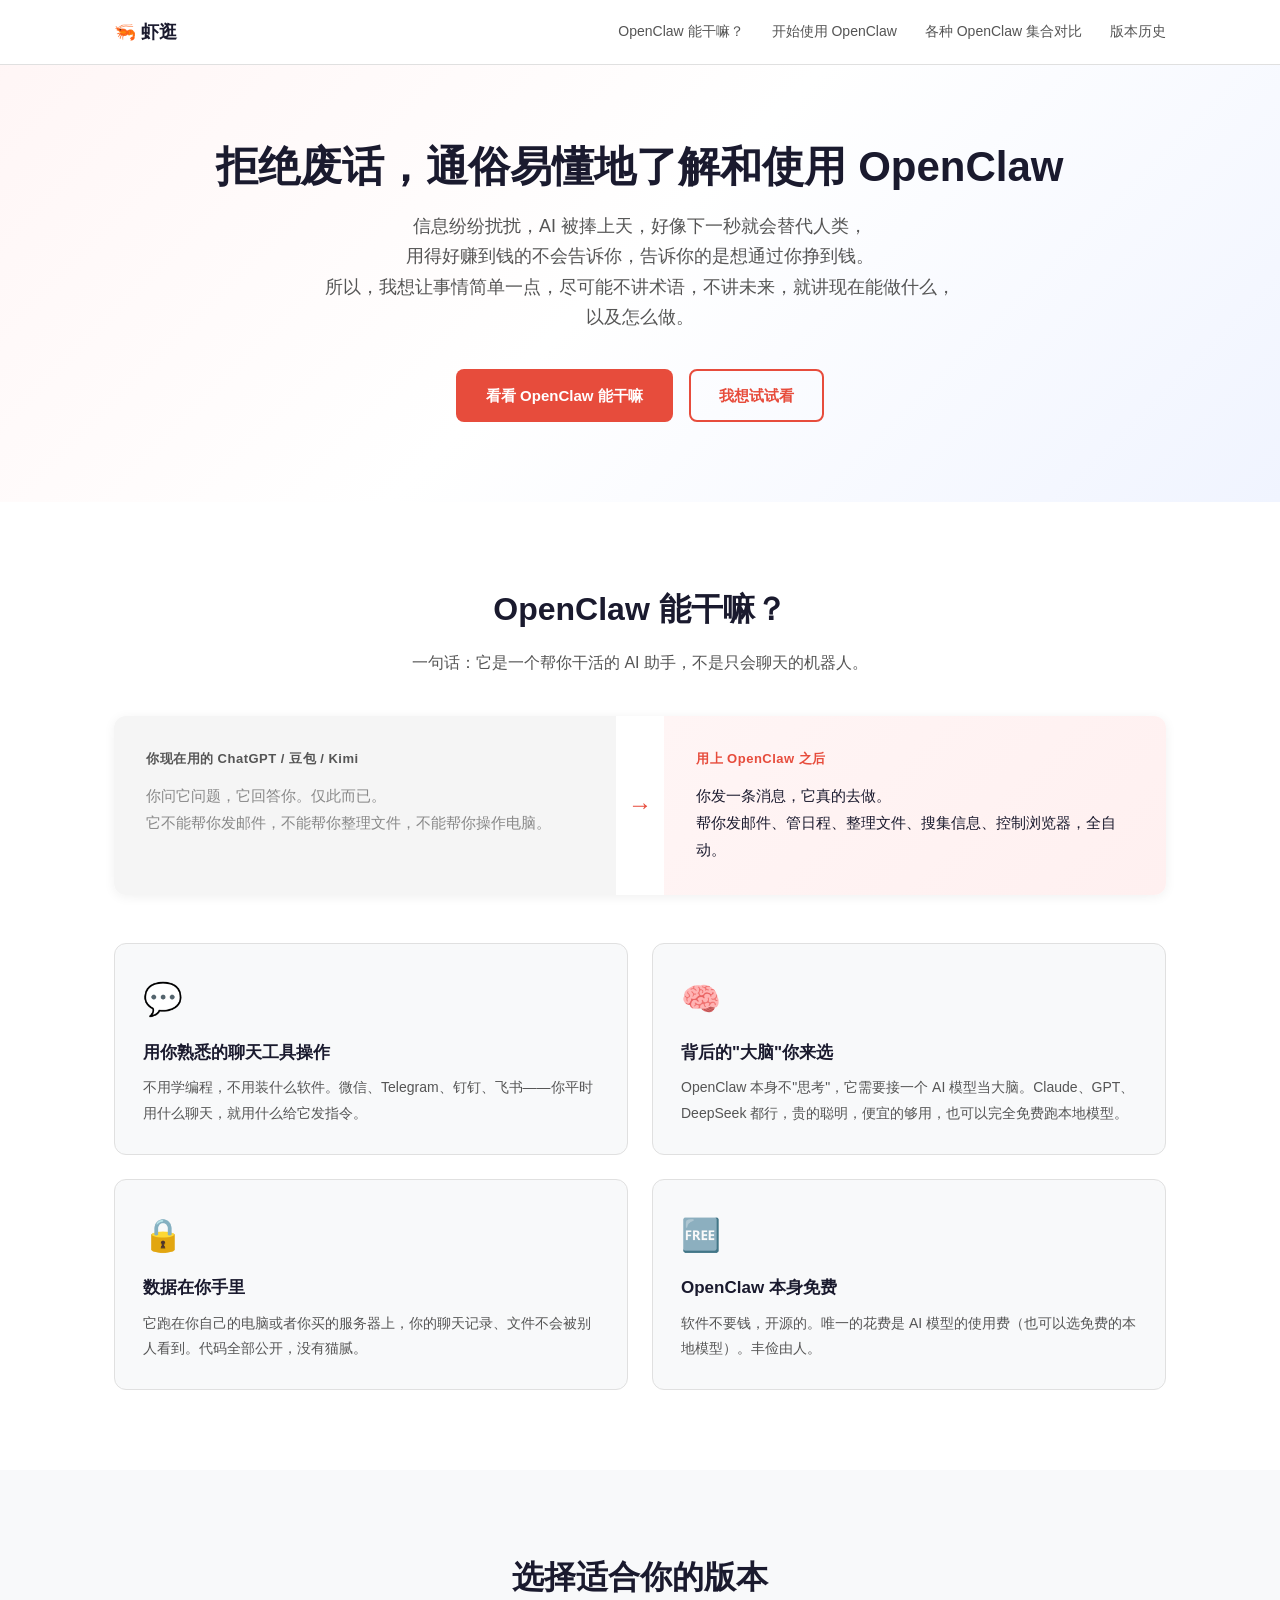
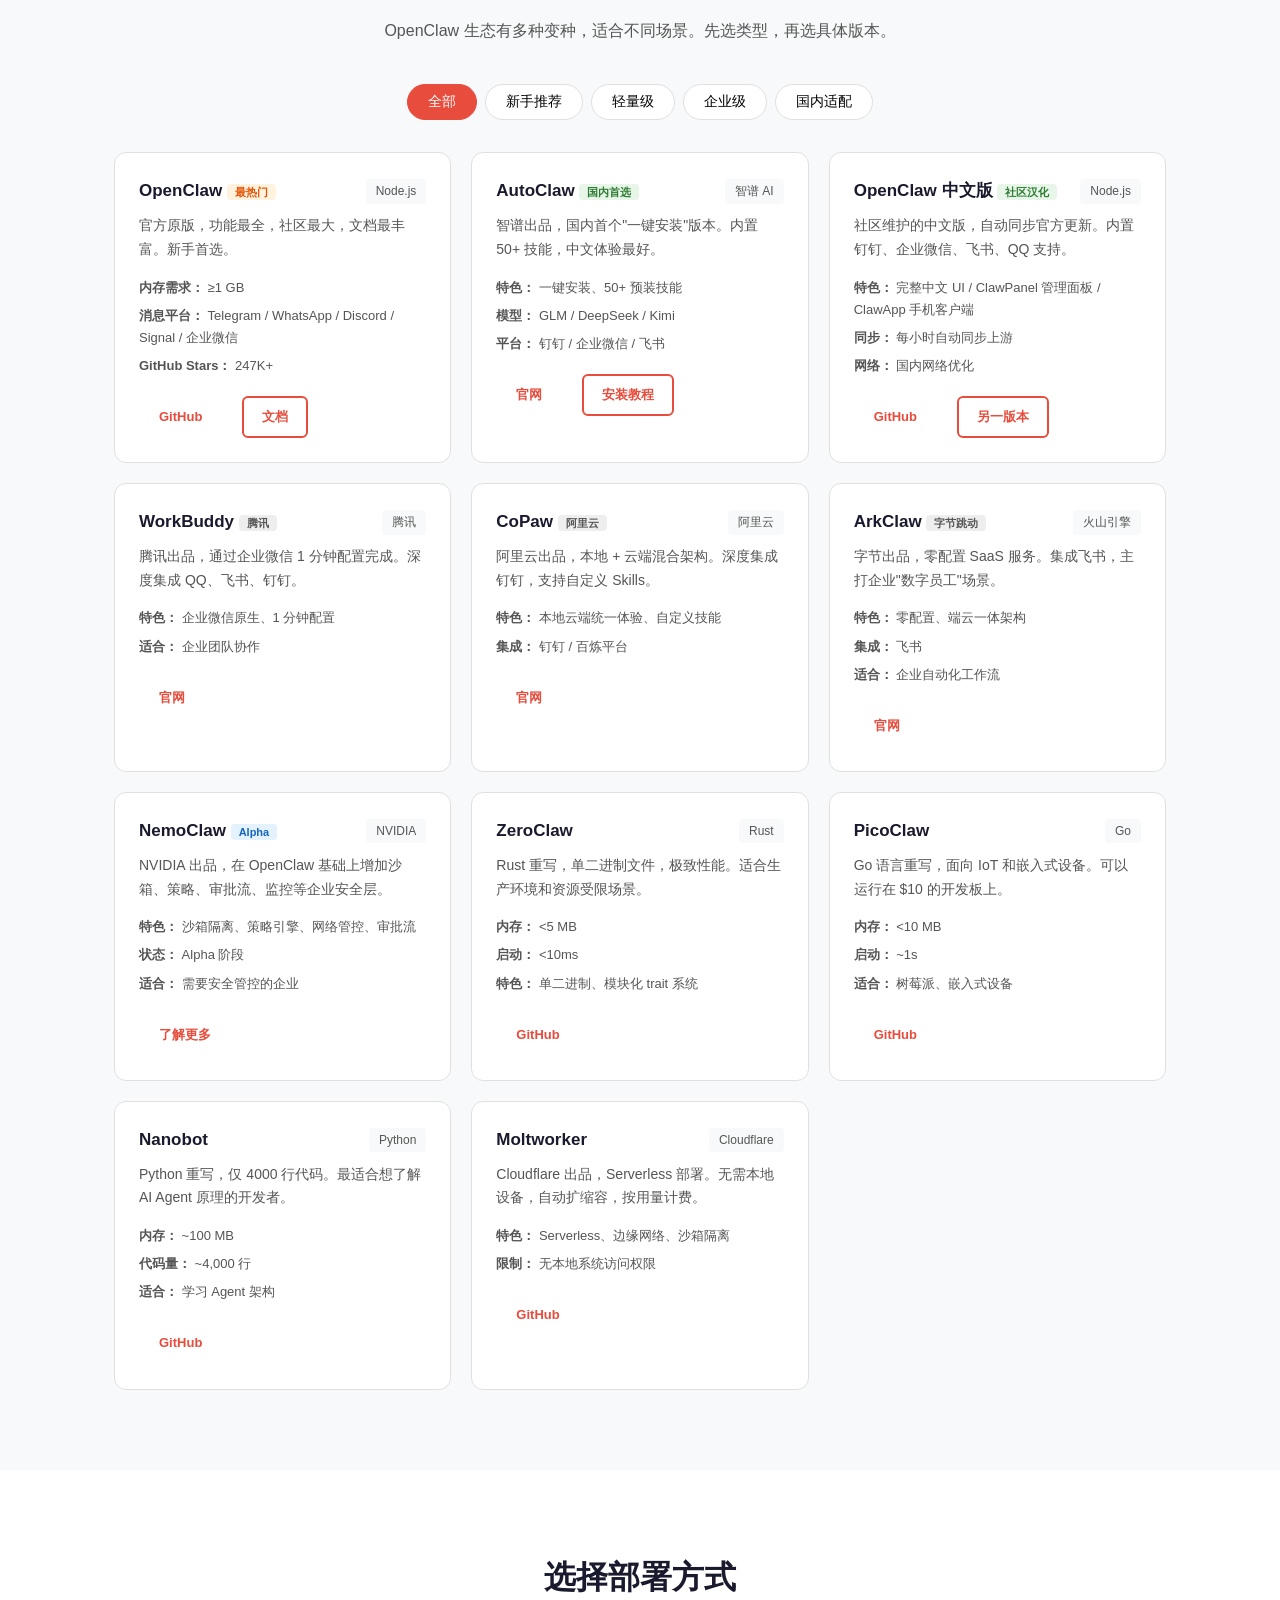
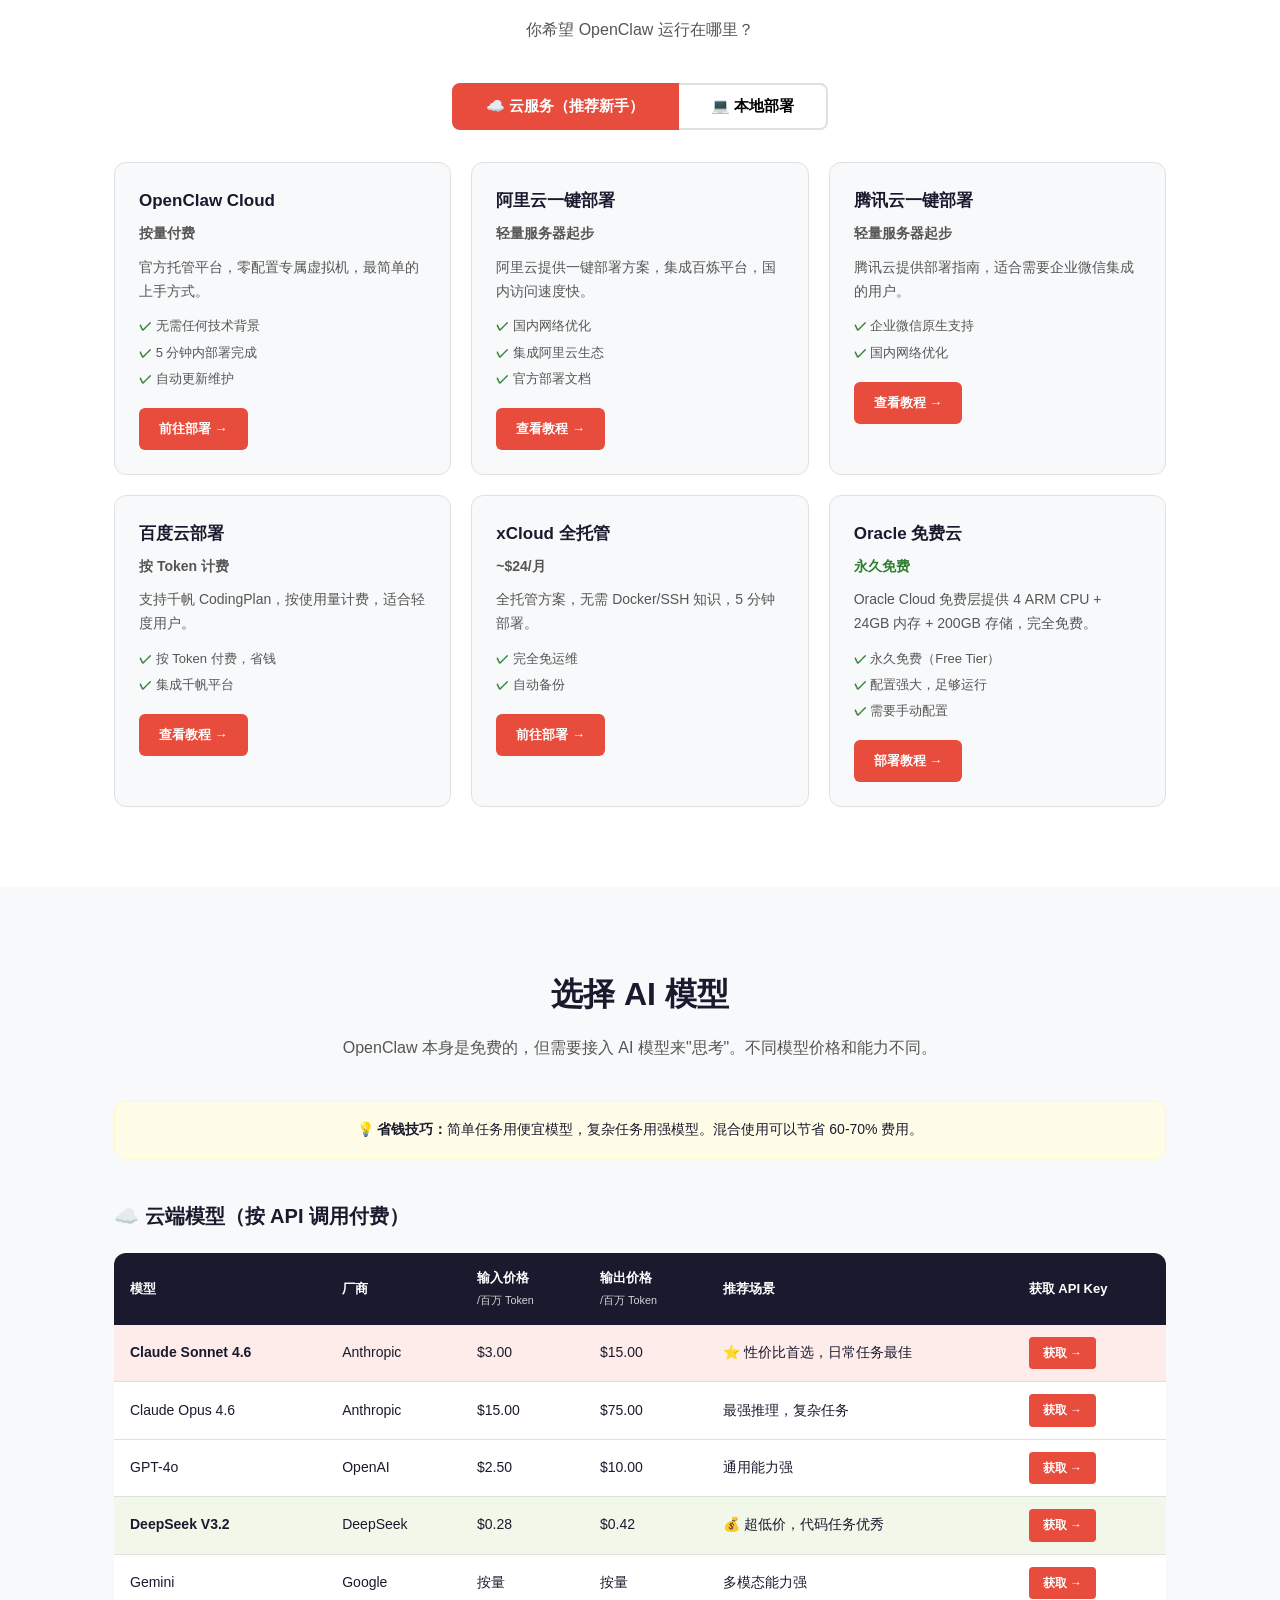
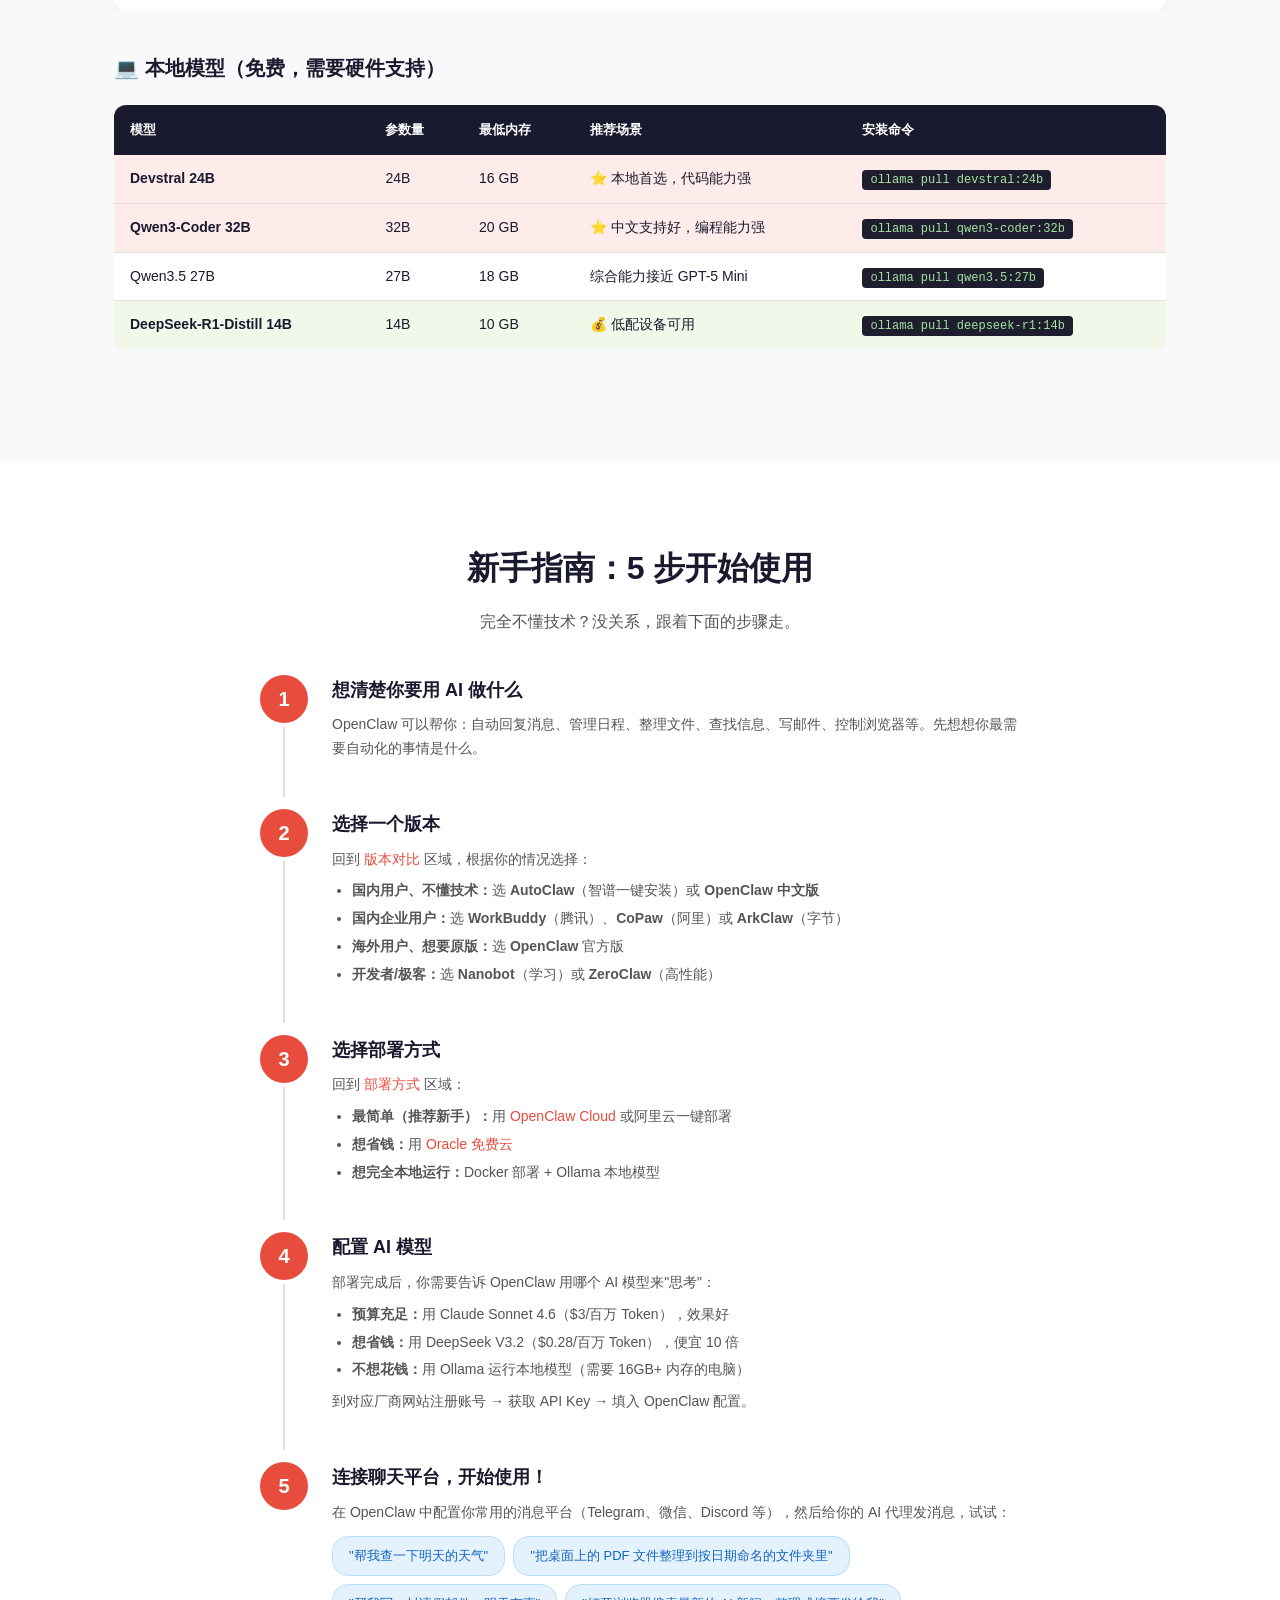
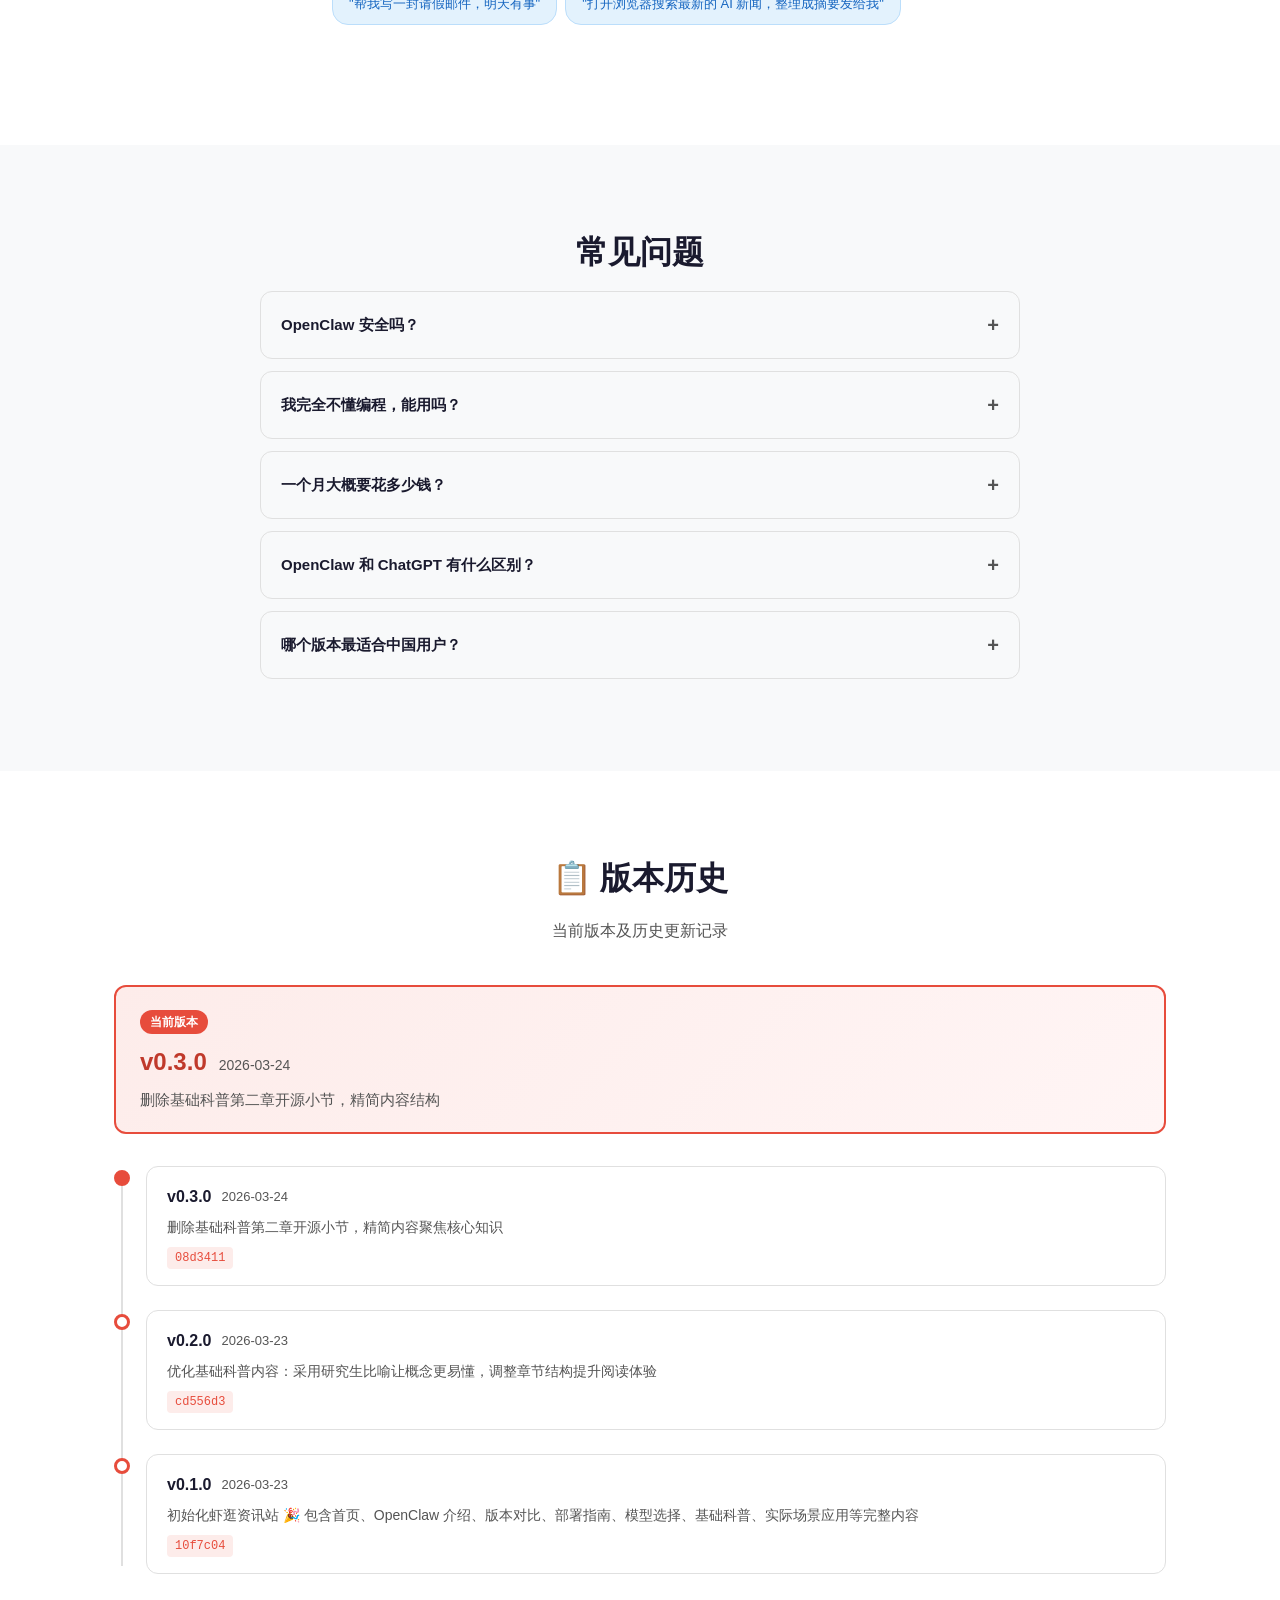
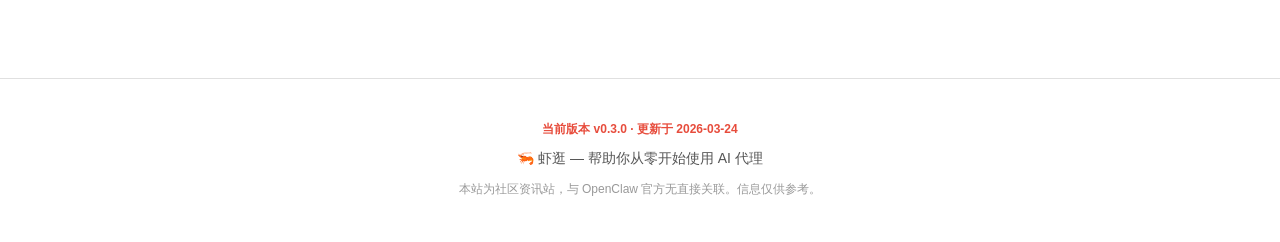
==== commit 16203dd1: "添加版本历史区域：当前版本标识、历史版本时间线、页脚版本信息" ====
--- a/index.html
+++ b/index.html
@@ -26,6 +26,7 @@
       </li>
       <li><a href="#guide">开始使用 OpenClaw</a></li>
       <li><a href="#versions">各种 OpenClaw 集合对比</a></li>
+      <li><a href="#changelog">版本历史</a></li>
     </ul>
   </div>
 </nav>
@@ -656,9 +657,68 @@
   </div>
 </section>
 
+<!-- Version History -->
+<section class="section" id="changelog">
+  <div class="container">
+    <h2 class="section-title">📋 版本历史</h2>
+    <p class="section-desc">当前版本及历史更新记录</p>
+
+    <div class="version-info-box">
+      <div class="version-current">
+        <div class="version-current-badge">当前版本</div>
+        <div class="version-current-detail">
+          <span class="version-current-tag">v0.3.0</span>
+          <span class="version-current-date">2026-03-24</span>
+        </div>
+        <p class="version-current-desc">删除基础科普第二章开源小节，精简内容结构</p>
+      </div>
+    </div>
+
+    <div class="changelog-list">
+      <div class="changelog-item">
+        <div class="changelog-marker"></div>
+        <div class="changelog-content">
+          <div class="changelog-header">
+            <span class="changelog-tag">v0.3.0</span>
+            <span class="changelog-date">2026-03-24</span>
+          </div>
+          <p class="changelog-desc">删除基础科普第二章开源小节，精简内容聚焦核心知识</p>
+          <span class="changelog-hash">08d3411</span>
+        </div>
+      </div>
+
+      <div class="changelog-item">
+        <div class="changelog-marker"></div>
+        <div class="changelog-content">
+          <div class="changelog-header">
+            <span class="changelog-tag">v0.2.0</span>
+            <span class="changelog-date">2026-03-23</span>
+          </div>
+          <p class="changelog-desc">优化基础科普内容：采用研究生比喻让概念更易懂，调整章节结构提升阅读体验</p>
+          <span class="changelog-hash">cd556d3</span>
+        </div>
+      </div>
+
+      <div class="changelog-item">
+        <div class="changelog-marker"></div>
+        <div class="changelog-content">
+          <div class="changelog-header">
+            <span class="changelog-tag">v0.1.0</span>
+            <span class="changelog-date">2026-03-23</span>
+          </div>
+          <p class="changelog-desc">初始化虾逛资讯站 🎉 包含首页、OpenClaw 介绍、版本对比、部署指南、模型选择、基础科普、实际场景应用等完整内容</p>
+          <span class="changelog-hash">10f7c04</span>
+        </div>
+      </div>
+    </div>
+
+  </div>
+</section>
+
 <!-- Footer -->
 <footer class="footer">
   <div class="container">
+    <div class="footer-version">当前版本 v0.3.0 · 更新于 2026-03-24</div>
     <p>🦐 虾逛 — 帮助你从零开始使用 AI 代理</p>
     <p class="footer-note">本站为社区资讯站，与 OpenClaw 官方无直接关联。信息仅供参考。</p>
   </div>
--- a/assets/style.css
+++ b/assets/style.css
@@ -338,9 +338,134 @@
 .faq-item[open] summary::after { content: "−"; }
 .faq-item p { padding: 0 20px 16px; font-size: 14px; color: var(--c-text-secondary); }
 
+/* ===== Version History / Changelog ===== */
+.version-info-box {
+  margin-bottom: 32px;
+}
+.version-current {
+  background: linear-gradient(135deg, var(--c-primary-light), #fff5f5);
+  border: 2px solid var(--c-primary);
+  border-radius: var(--radius);
+  padding: 20px 24px;
+  position: relative;
+}
+.version-current-badge {
+  display: inline-block;
+  background: var(--c-primary);
+  color: #fff;
+  font-size: 12px;
+  font-weight: 600;
+  padding: 2px 10px;
+  border-radius: 20px;
+  margin-bottom: 8px;
+}
+.version-current-detail {
+  display: flex;
+  align-items: baseline;
+  gap: 12px;
+  margin-bottom: 4px;
+}
+.version-current-tag {
+  font-size: 24px;
+  font-weight: 700;
+  color: var(--c-primary-dark);
+}
+.version-current-date {
+  font-size: 14px;
+  color: var(--c-text-secondary);
+}
+.version-current-desc {
+  font-size: 15px;
+  color: var(--c-text-secondary);
+  margin-top: 4px;
+}
+
+.changelog-list {
+  position: relative;
+  padding-left: 24px;
+}
+.changelog-list::before {
+  content: '';
+  position: absolute;
+  left: 7px;
+  top: 8px;
+  bottom: 8px;
+  width: 2px;
+  background: var(--c-border);
+}
+.changelog-item {
+  display: flex;
+  gap: 16px;
+  margin-bottom: 24px;
+  position: relative;
+}
+.changelog-marker {
+  width: 16px;
+  height: 16px;
+  border-radius: 50%;
+  background: #fff;
+  border: 3px solid var(--c-primary);
+  flex-shrink: 0;
+  margin-top: 4px;
+  position: relative;
+  z-index: 1;
+  margin-left: -24px;
+}
+.changelog-item:first-child .changelog-marker {
+  background: var(--c-primary);
+}
+.changelog-content {
+  flex: 1;
+  background: var(--c-bg);
+  border: 1px solid var(--c-border);
+  border-radius: var(--radius);
+  padding: 16px 20px;
+  transition: box-shadow var(--transition);
+}
+.changelog-content:hover {
+  box-shadow: var(--shadow-hover);
+}
+.changelog-header {
+  display: flex;
+  align-items: center;
+  gap: 10px;
+  margin-bottom: 6px;
+}
+.changelog-tag {
+  font-weight: 700;
+  font-size: 16px;
+  color: var(--c-text);
+}
+.changelog-date {
+  font-size: 13px;
+  color: var(--c-text-secondary);
+}
+.changelog-desc {
+  font-size: 14px;
+  color: var(--c-text-secondary);
+  line-height: 1.6;
+  margin: 0;
+}
+.changelog-hash {
+  display: inline-block;
+  margin-top: 8px;
+  font-family: "SF Mono", "Fira Code", monospace;
+  font-size: 12px;
+  color: var(--c-primary);
+  background: var(--c-primary-light);
+  padding: 1px 8px;
+  border-radius: 4px;
+}
+
 /* ===== Footer ===== */
 .footer {
   text-align: center; padding: 40px 0; border-top: 1px solid var(--c-border);
   font-size: 14px; color: var(--c-text-secondary);
 }
+.footer-version {
+  font-size: 12px;
+  color: var(--c-primary);
+  font-weight: 600;
+  margin-bottom: 8px;
+}
 .footer-note { font-size: 12px; margin-top: 8px; opacity: 0.6; }
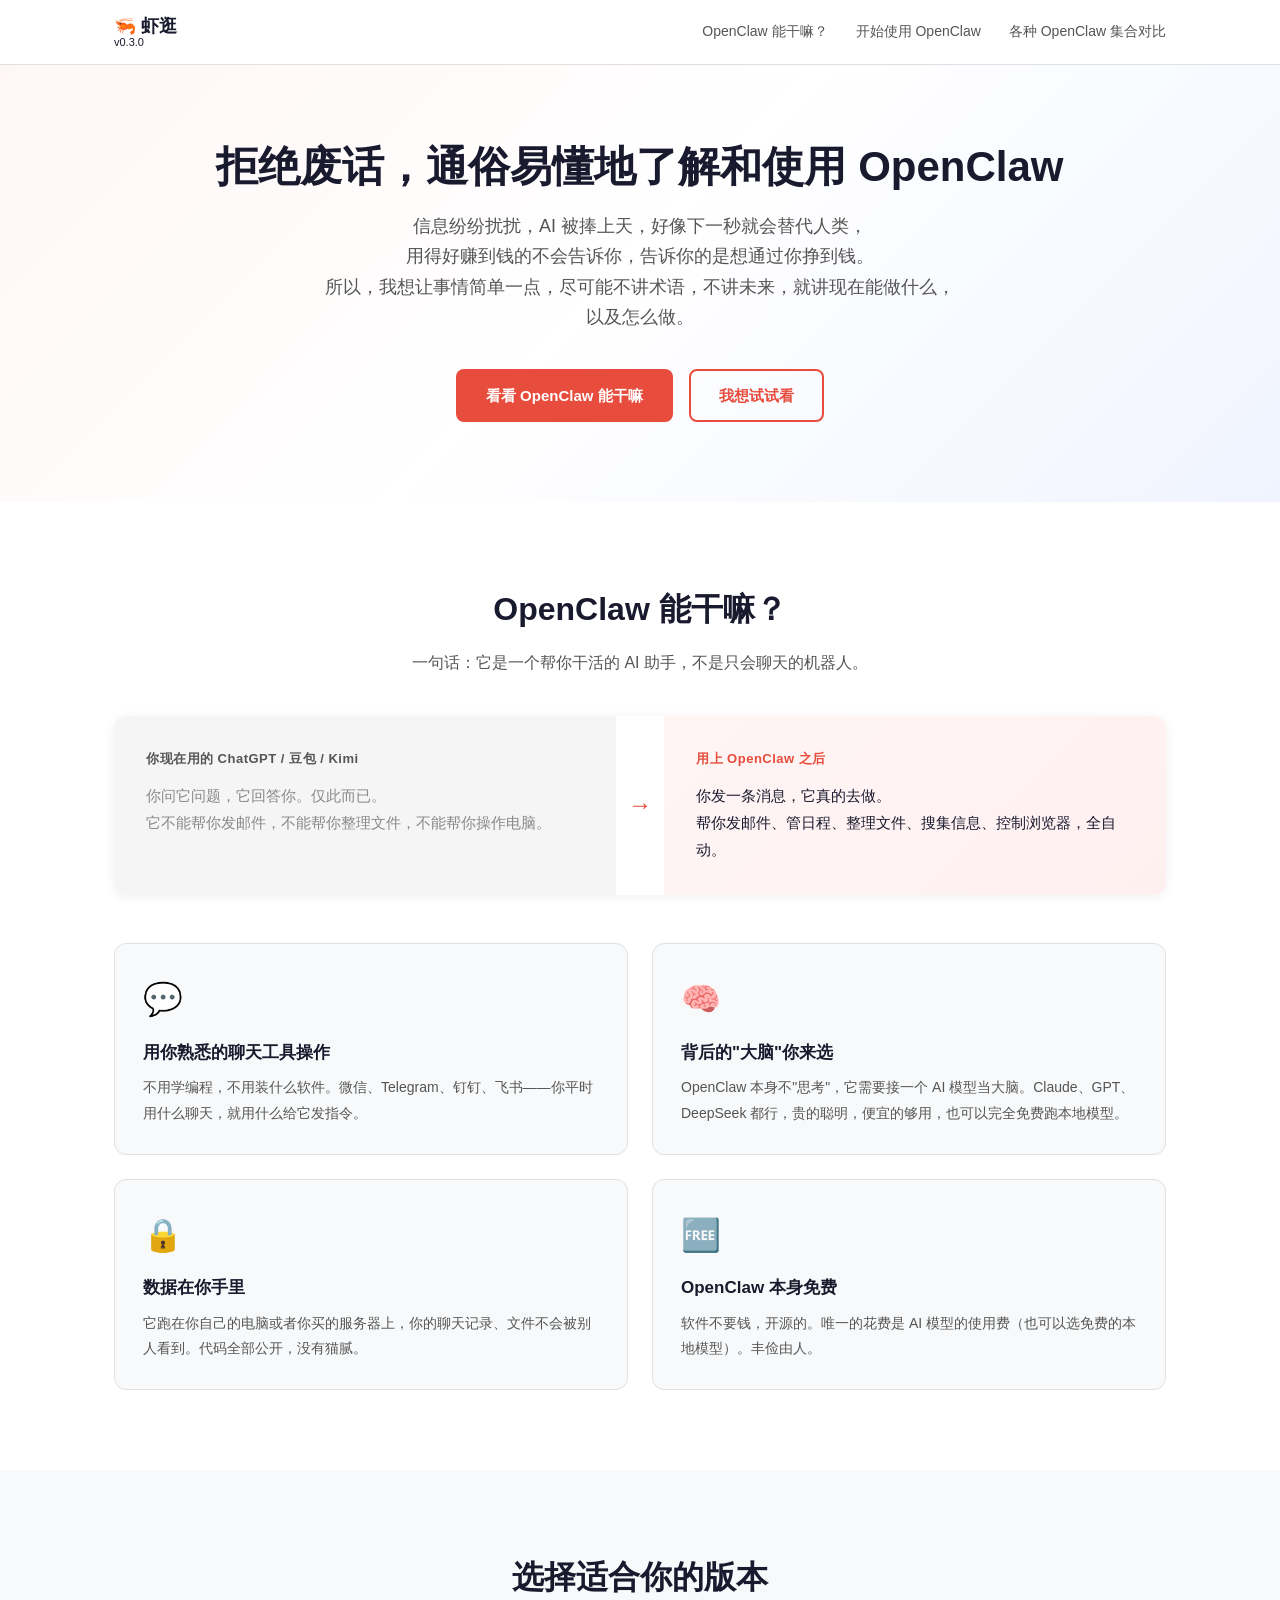
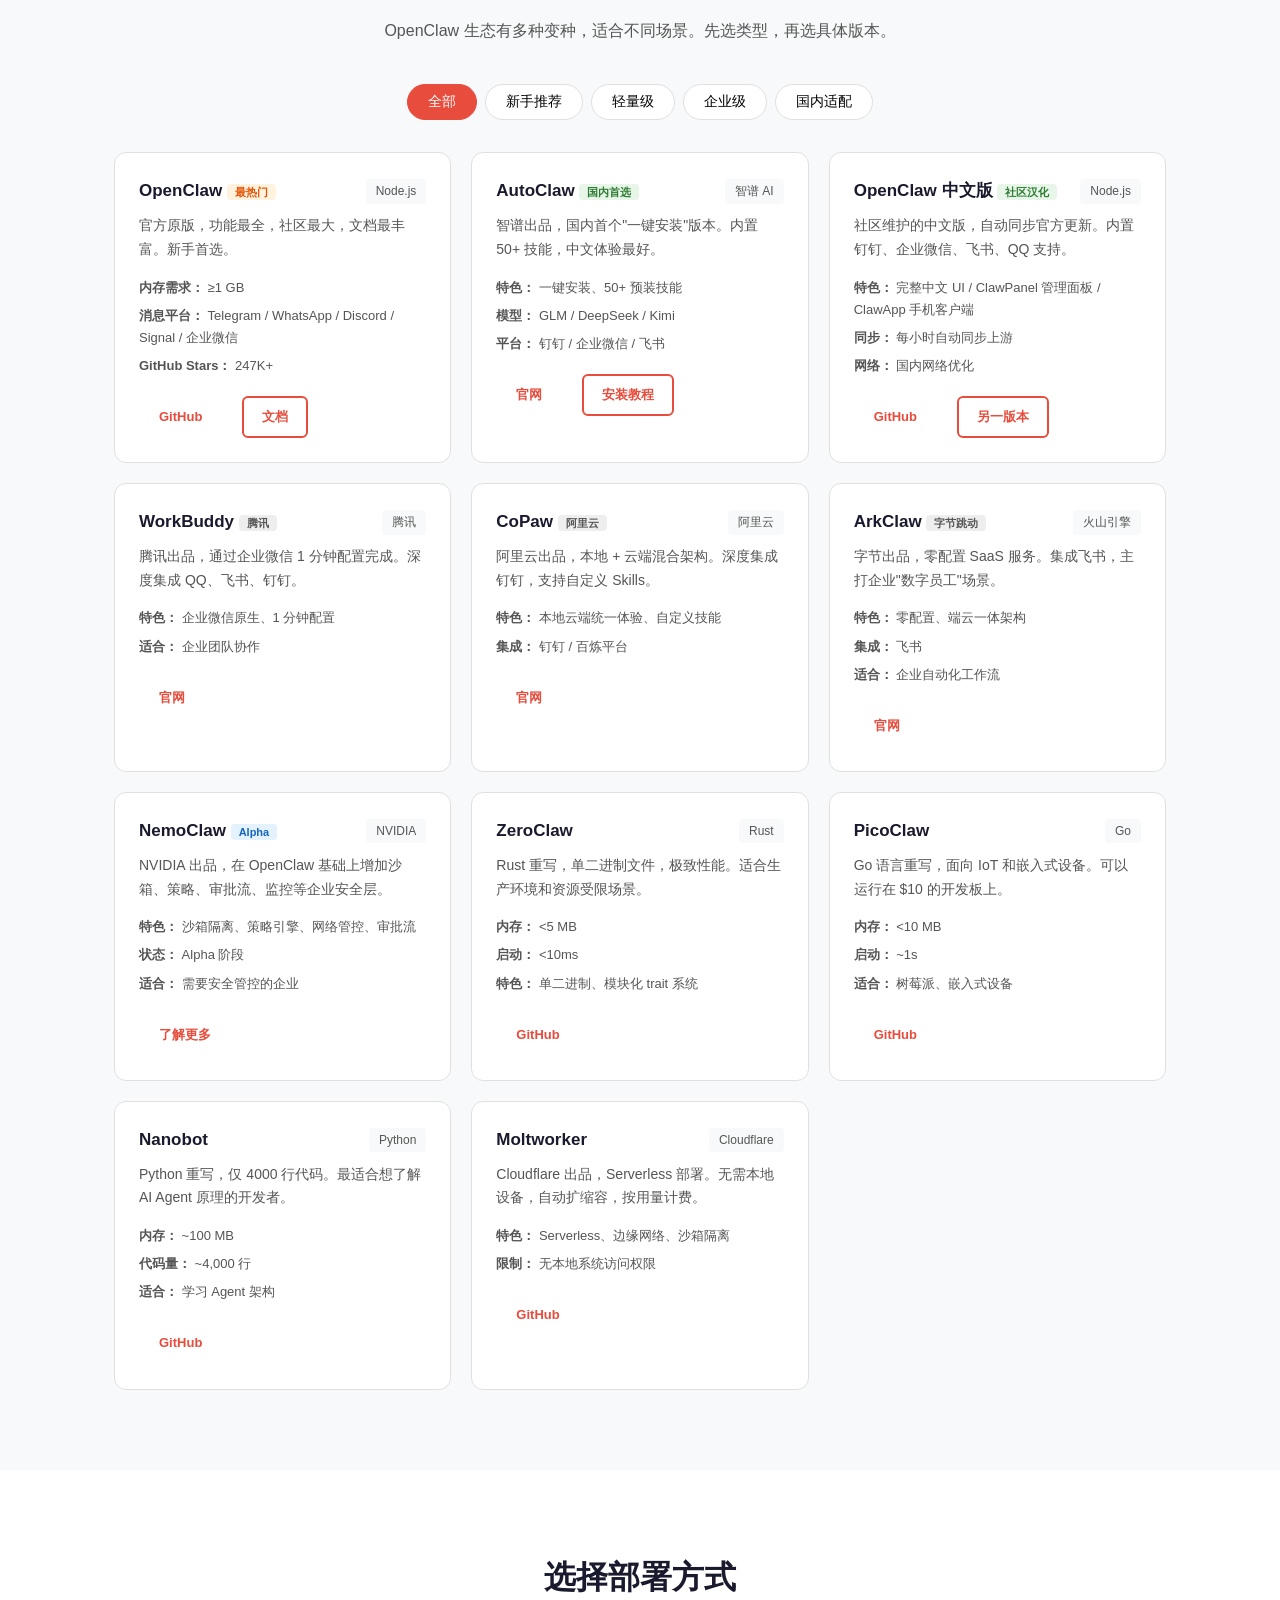
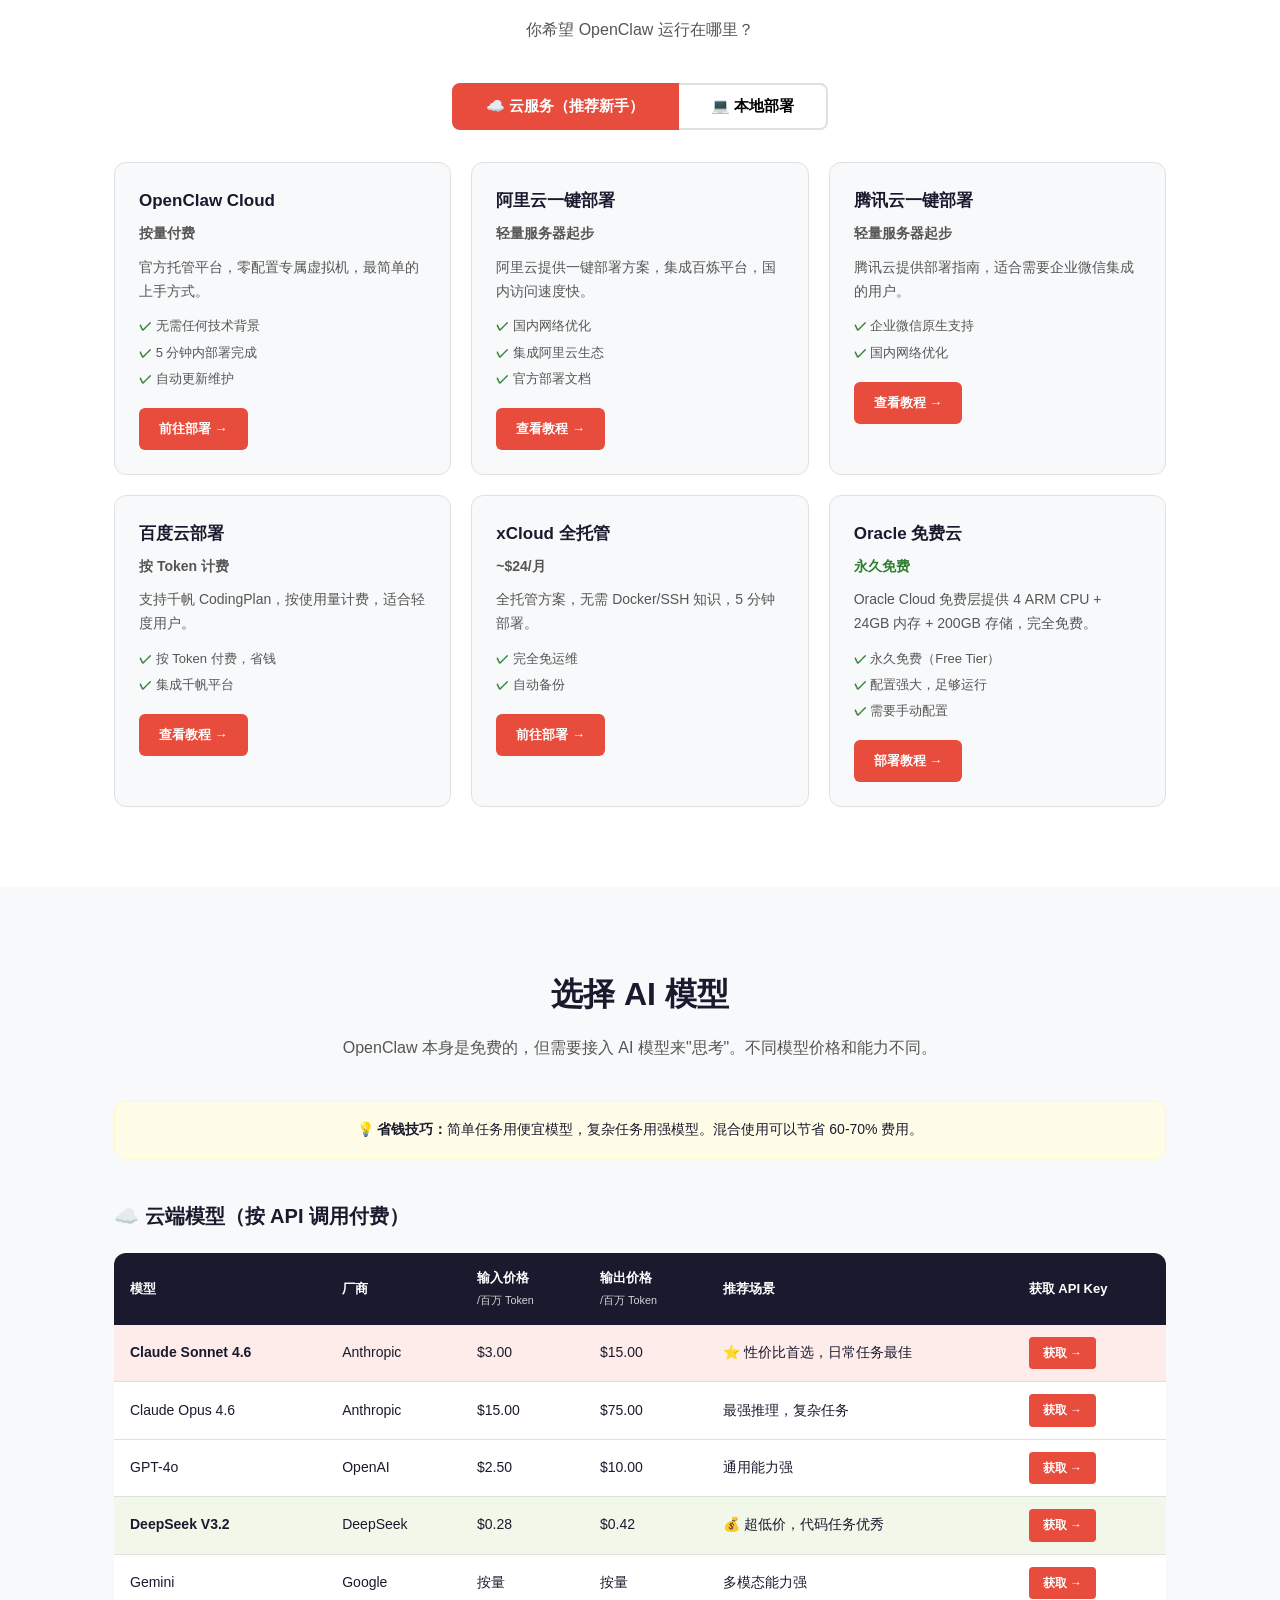
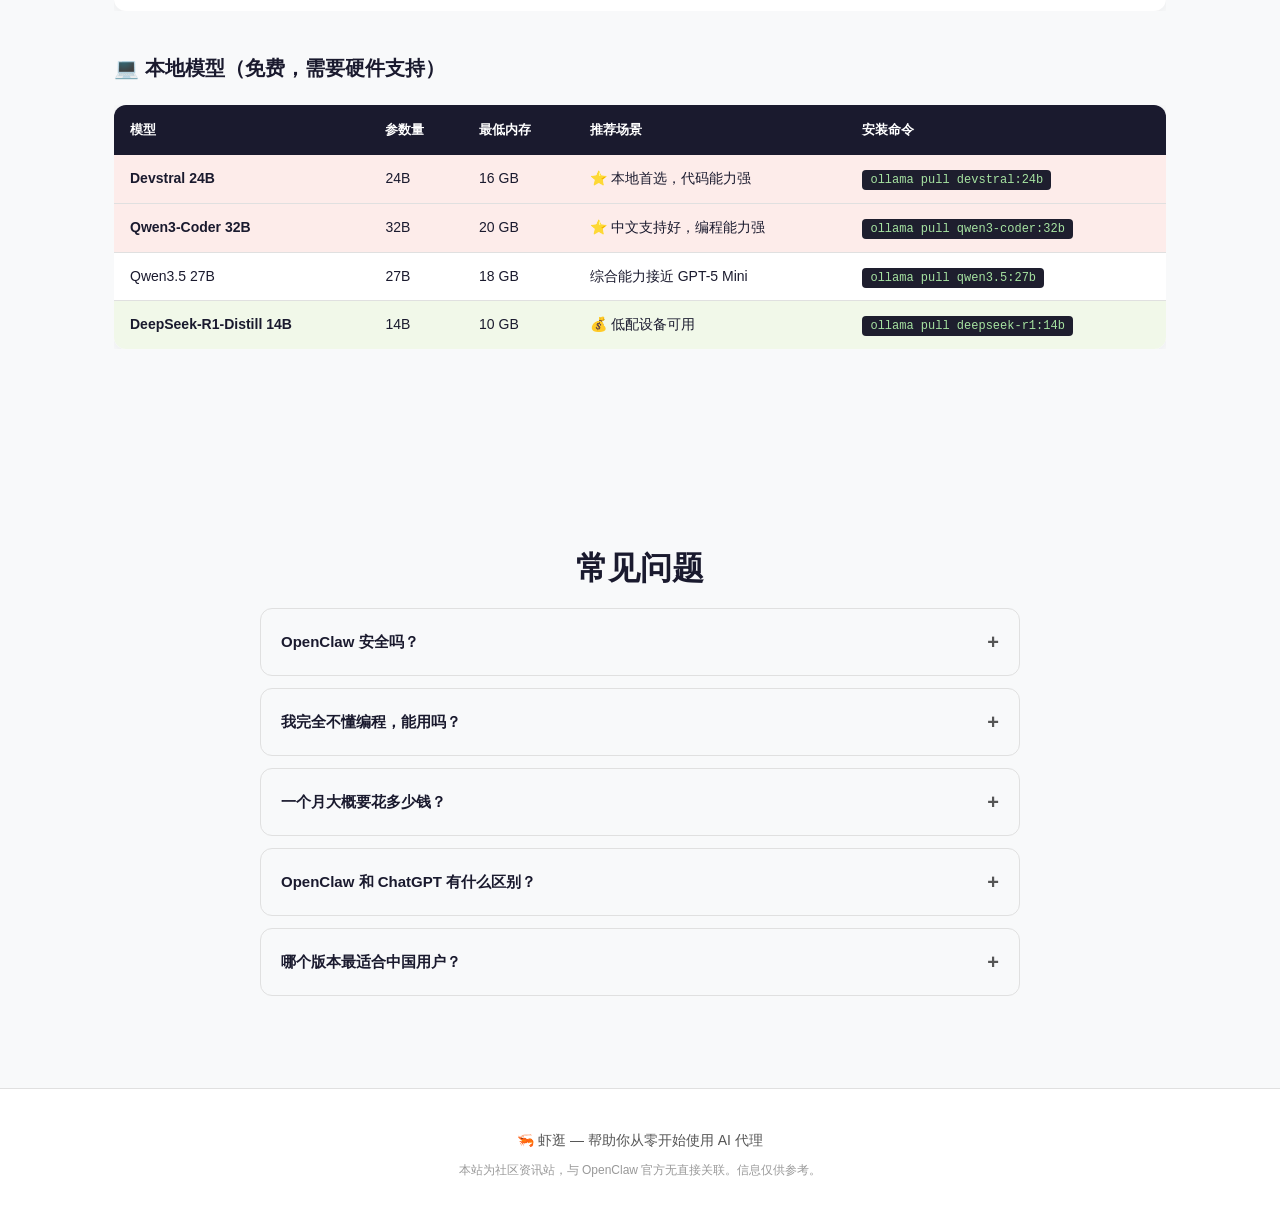
==== commit 6a9795e0: "v0.4.0: 新增开始使用页面、版本历史页面，优化基础科普内容 - 新增 get-started.html：OpenClaw 版本选择页面，含 15+ 变种对比卡片和筛选功能 - 新增 change" ====
--- a/index.html
+++ b/index.html
@@ -12,7 +12,10 @@
 <!-- Navigation -->
 <nav class="navbar" id="navbar">
   <div class="container nav-container">
-    <a href="#hero" class="logo">🦐 虾逛</a>
+    <div class="logo-wrap">
+      <a href="index.html" class="logo">🦐 虾逛</a>
+      <a href="changelog.html" class="logo-version">v0.3.0</a>
+    </div>
     <button class="nav-toggle" id="navToggle" aria-label="菜单">
       <span></span><span></span><span></span>
     </button>
@@ -24,9 +27,8 @@
           <a href="use-cases.html">实际场景应用<div class="nav-dropdown-desc">看看不同职业怎么用</div></a>
         </div>
       </li>
-      <li><a href="#guide">开始使用 OpenClaw</a></li>
+      <li><a href="get-started.html">开始使用 OpenClaw</a></li>
       <li><a href="#versions">各种 OpenClaw 集合对比</a></li>
-      <li><a href="#changelog">版本历史</a></li>
     </ul>
   </div>
 </nav>
@@ -37,7 +39,7 @@
     <h1>拒绝废话，通俗易懂地了解和使用 OpenClaw</h1>
     <p class="hero-subtitle">信息纷纷扰扰，AI 被捧上天，好像下一秒就会替代人类，<br>用得好赚到钱的不会告诉你，告诉你的是想通过你挣到钱。<br>所以，我想让事情简单一点，尽可能不讲术语，不讲未来，就讲现在能做什么，以及怎么做。</p>
     <a href="what-is.html" class="btn btn-primary">看看 OpenClaw 能干嘛</a>
-    <a href="#guide" class="btn btn-outline">我想试试看</a>
+    <a href="get-started.html" class="btn btn-outline">我想试试看</a>
   </div>
 </section>
 
@@ -553,80 +555,6 @@
   </div>
 </section>
 
-<!-- Step-by-step Guide -->
-<section class="section" id="guide">
-  <div class="container">
-    <h2 class="section-title">新手指南：5 步开始使用</h2>
-    <p class="section-desc">完全不懂技术？没关系，跟着下面的步骤走。</p>
-
-    <div class="steps">
-
-      <div class="step">
-        <div class="step-number">1</div>
-        <div class="step-content">
-          <h3>想清楚你要用 AI 做什么</h3>
-          <p>OpenClaw 可以帮你：自动回复消息、管理日程、整理文件、查找信息、写邮件、控制浏览器等。先想想你最需要自动化的事情是什么。</p>
-        </div>
-      </div>
-
-      <div class="step">
-        <div class="step-number">2</div>
-        <div class="step-content">
-          <h3>选择一个版本</h3>
-          <p>回到 <a href="#versions">版本对比</a> 区域，根据你的情况选择：</p>
-          <ul>
-            <li><strong>国内用户、不懂技术：</strong>选 <strong>AutoClaw</strong>（智谱一键安装）或 <strong>OpenClaw 中文版</strong></li>
-            <li><strong>国内企业用户：</strong>选 <strong>WorkBuddy</strong>（腾讯）、<strong>CoPaw</strong>（阿里）或 <strong>ArkClaw</strong>（字节）</li>
-            <li><strong>海外用户、想要原版：</strong>选 <strong>OpenClaw</strong> 官方版</li>
-            <li><strong>开发者/极客：</strong>选 <strong>Nanobot</strong>（学习）或 <strong>ZeroClaw</strong>（高性能）</li>
-          </ul>
-        </div>
-      </div>
-
-      <div class="step">
-        <div class="step-number">3</div>
-        <div class="step-content">
-          <h3>选择部署方式</h3>
-          <p>回到 <a href="#deploy">部署方式</a> 区域：</p>
-          <ul>
-            <li><strong>最简单（推荐新手）：</strong>用 <a href="https://open.claw.cloud/" target="_blank">OpenClaw Cloud</a> 或阿里云一键部署</li>
-            <li><strong>想省钱：</strong>用 <a href="#" target="_blank">Oracle 免费云</a></li>
-            <li><strong>想完全本地运行：</strong>Docker 部署 + Ollama 本地模型</li>
-          </ul>
-        </div>
-      </div>
-
-      <div class="step">
-        <div class="step-number">4</div>
-        <div class="step-content">
-          <h3>配置 AI 模型</h3>
-          <p>部署完成后，你需要告诉 OpenClaw 用哪个 AI 模型来"思考"：</p>
-          <ul>
-            <li><strong>预算充足：</strong>用 Claude Sonnet 4.6（$3/百万 Token），效果好</li>
-            <li><strong>想省钱：</strong>用 DeepSeek V3.2（$0.28/百万 Token），便宜 10 倍</li>
-            <li><strong>不想花钱：</strong>用 Ollama 运行本地模型（需要 16GB+ 内存的电脑）</li>
-          </ul>
-          <p>到对应厂商网站注册账号 → 获取 API Key → 填入 OpenClaw 配置。</p>
-        </div>
-      </div>
-
-      <div class="step">
-        <div class="step-number">5</div>
-        <div class="step-content">
-          <h3>连接聊天平台，开始使用！</h3>
-          <p>在 OpenClaw 中配置你常用的消息平台（Telegram、微信、Discord 等），然后给你的 AI 代理发消息，试试：</p>
-          <div class="example-messages">
-            <div class="msg">"帮我查一下明天的天气"</div>
-            <div class="msg">"把桌面上的 PDF 文件整理到按日期命名的文件夹里"</div>
-            <div class="msg">"帮我写一封请假邮件，明天有事"</div>
-            <div class="msg">"打开浏览器搜索最新的 AI 新闻，整理成摘要发给我"</div>
-          </div>
-        </div>
-      </div>
-
-    </div>
-  </div>
-</section>
 
 <!-- FAQ -->
 <section class="section section-alt" id="faq">
@@ -657,68 +585,10 @@
   </div>
 </section>
 
-<!-- Version History -->
-<section class="section" id="changelog">
-  <div class="container">
-    <h2 class="section-title">📋 版本历史</h2>
-    <p class="section-desc">当前版本及历史更新记录</p>
-
-    <div class="version-info-box">
-      <div class="version-current">
-        <div class="version-current-badge">当前版本</div>
-        <div class="version-current-detail">
-          <span class="version-current-tag">v0.3.0</span>
-          <span class="version-current-date">2026-03-24</span>
-        </div>
-        <p class="version-current-desc">删除基础科普第二章开源小节，精简内容结构</p>
-      </div>
-    </div>
-
-    <div class="changelog-list">
-      <div class="changelog-item">
-        <div class="changelog-marker"></div>
-        <div class="changelog-content">
-          <div class="changelog-header">
-            <span class="changelog-tag">v0.3.0</span>
-            <span class="changelog-date">2026-03-24</span>
-          </div>
-          <p class="changelog-desc">删除基础科普第二章开源小节，精简内容聚焦核心知识</p>
-          <span class="changelog-hash">08d3411</span>
-        </div>
-      </div>
-
-      <div class="changelog-item">
-        <div class="changelog-marker"></div>
-        <div class="changelog-content">
-          <div class="changelog-header">
-            <span class="changelog-tag">v0.2.0</span>
-            <span class="changelog-date">2026-03-23</span>
-          </div>
-          <p class="changelog-desc">优化基础科普内容：采用研究生比喻让概念更易懂，调整章节结构提升阅读体验</p>
-          <span class="changelog-hash">cd556d3</span>
-        </div>
-      </div>
-
-      <div class="changelog-item">
-        <div class="changelog-marker"></div>
-        <div class="changelog-content">
-          <div class="changelog-header">
-            <span class="changelog-tag">v0.1.0</span>
-            <span class="changelog-date">2026-03-23</span>
-          </div>
-          <p class="changelog-desc">初始化虾逛资讯站 🎉 包含首页、OpenClaw 介绍、版本对比、部署指南、模型选择、基础科普、实际场景应用等完整内容</p>
-          <span class="changelog-hash">10f7c04</span>
-        </div>
-      </div>
-    </div>
-
-  </div>
-</section>
 
 <!-- Footer -->
 <footer class="footer">
   <div class="container">
-    <div class="footer-version">当前版本 v0.3.0 · 更新于 2026-03-24</div>
     <p>🦐 虾逛 — 帮助你从零开始使用 AI 代理</p>
     <p class="footer-note">本站为社区资讯站，与 OpenClaw 官方无直接关联。信息仅供参考。</p>
   </div>
--- a/assets/style.css
+++ b/assets/style.css
@@ -43,8 +43,11 @@
 }
 .navbar.scrolled { box-shadow: 0 2px 20px rgba(0,0,0,0.08); }
 .nav-container { display: flex; align-items: center; justify-content: space-between; height: 64px; }
+.logo-wrap { display: flex; flex-direction: column; align-items: flex-start; line-height: 1; }
 .logo { font-size: 18px; font-weight: 700; color: var(--c-text); }
 .logo:hover { color: var(--c-primary); }
+.logo-version { font-size: 11px; color: var(--c-text-light); margin-top: 2px; transition: color var(--transition); }
+.logo-version:hover { color: var(--c-primary); }
 .nav-links { display: flex; list-style: none; gap: 28px; align-items: center; }
 .nav-links > li { position: relative; }
 .nav-links > li > a { color: var(--c-text-secondary); font-size: 14px; font-weight: 500; transition: color var(--transition); display: block; padding: 20px 0; }
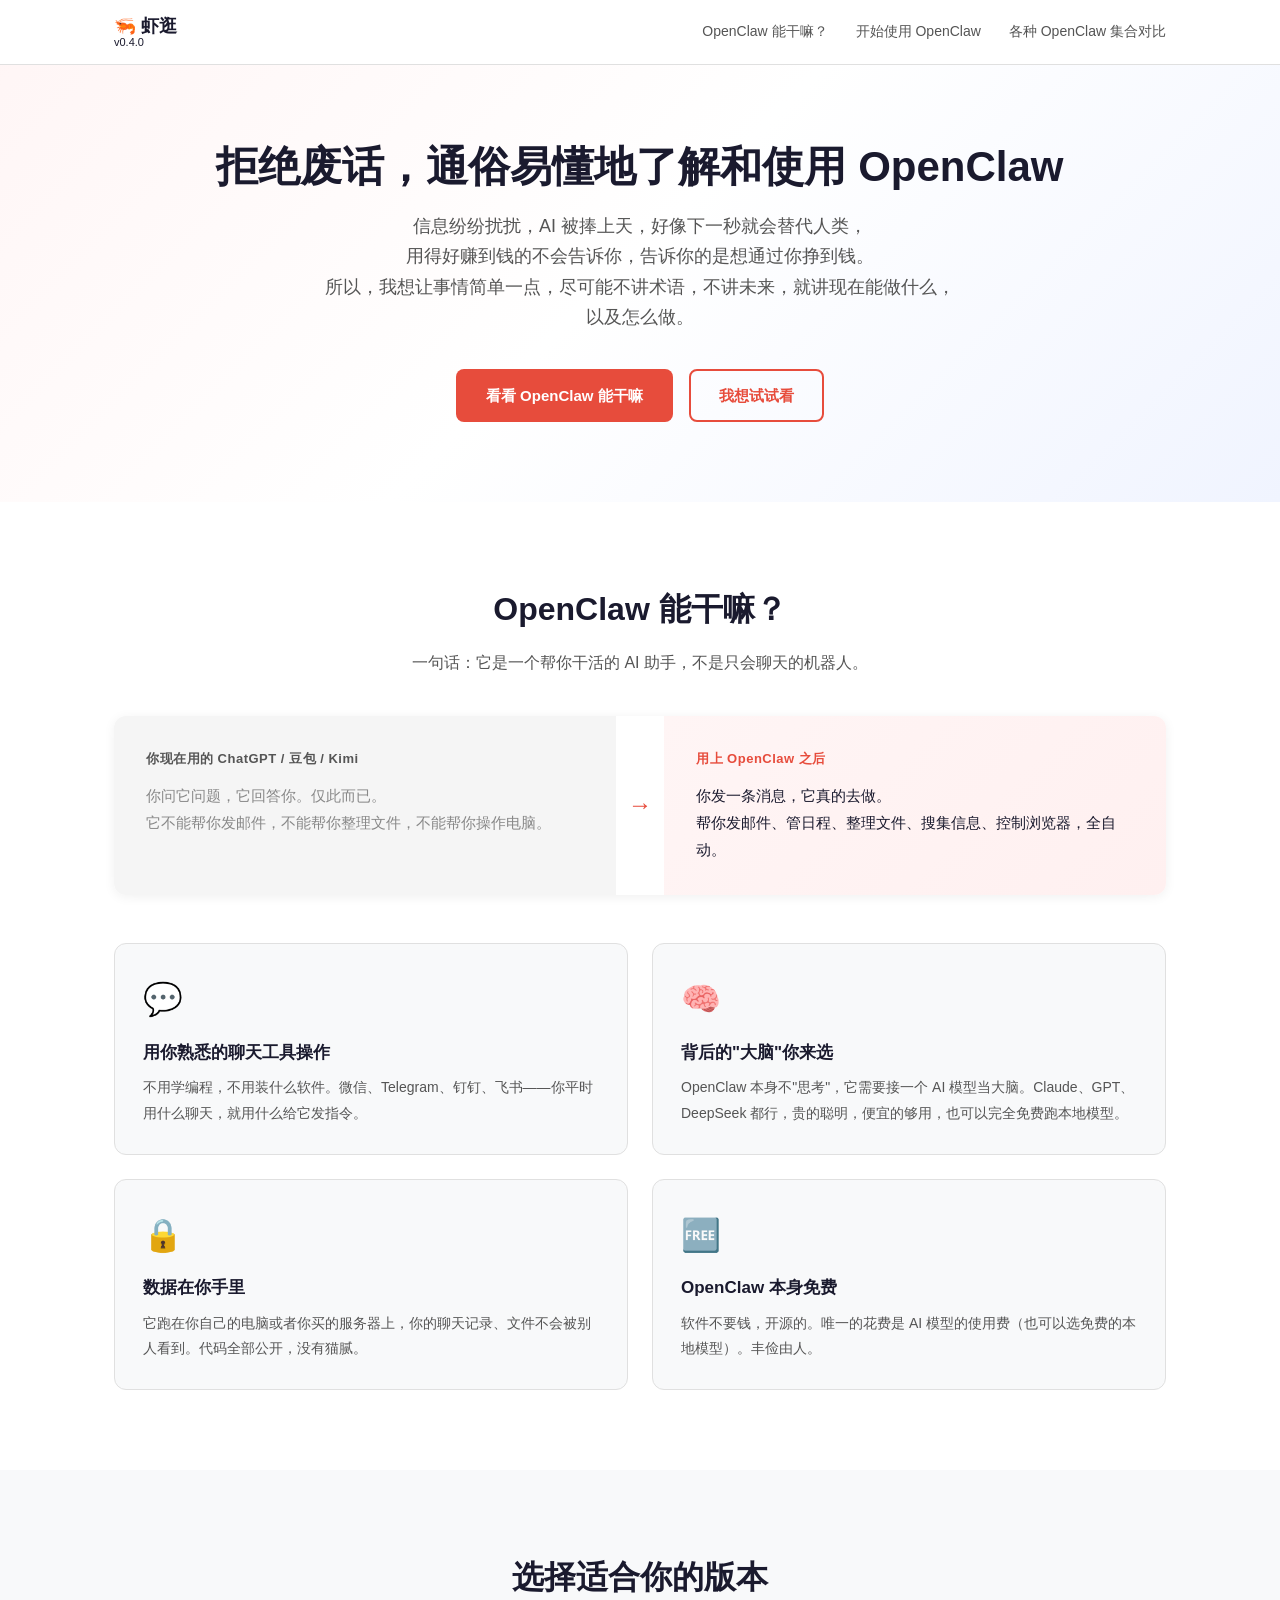
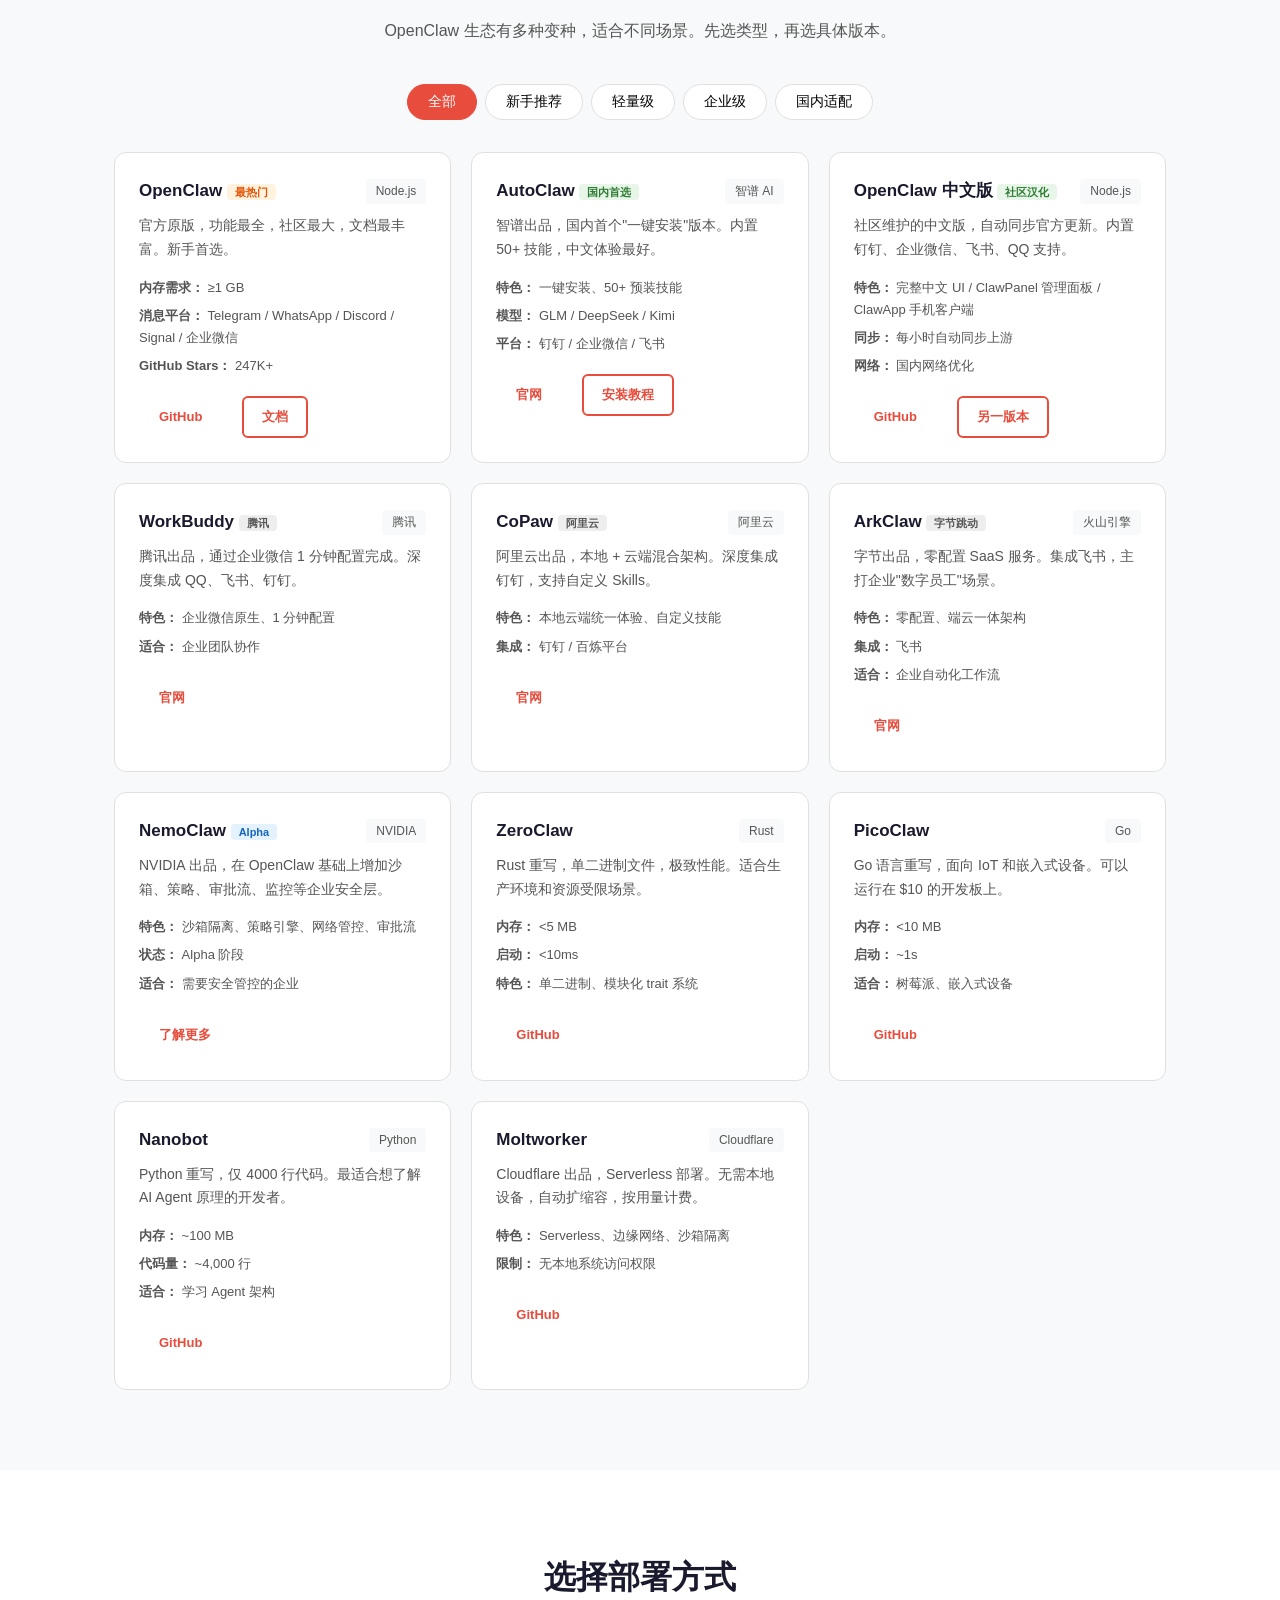
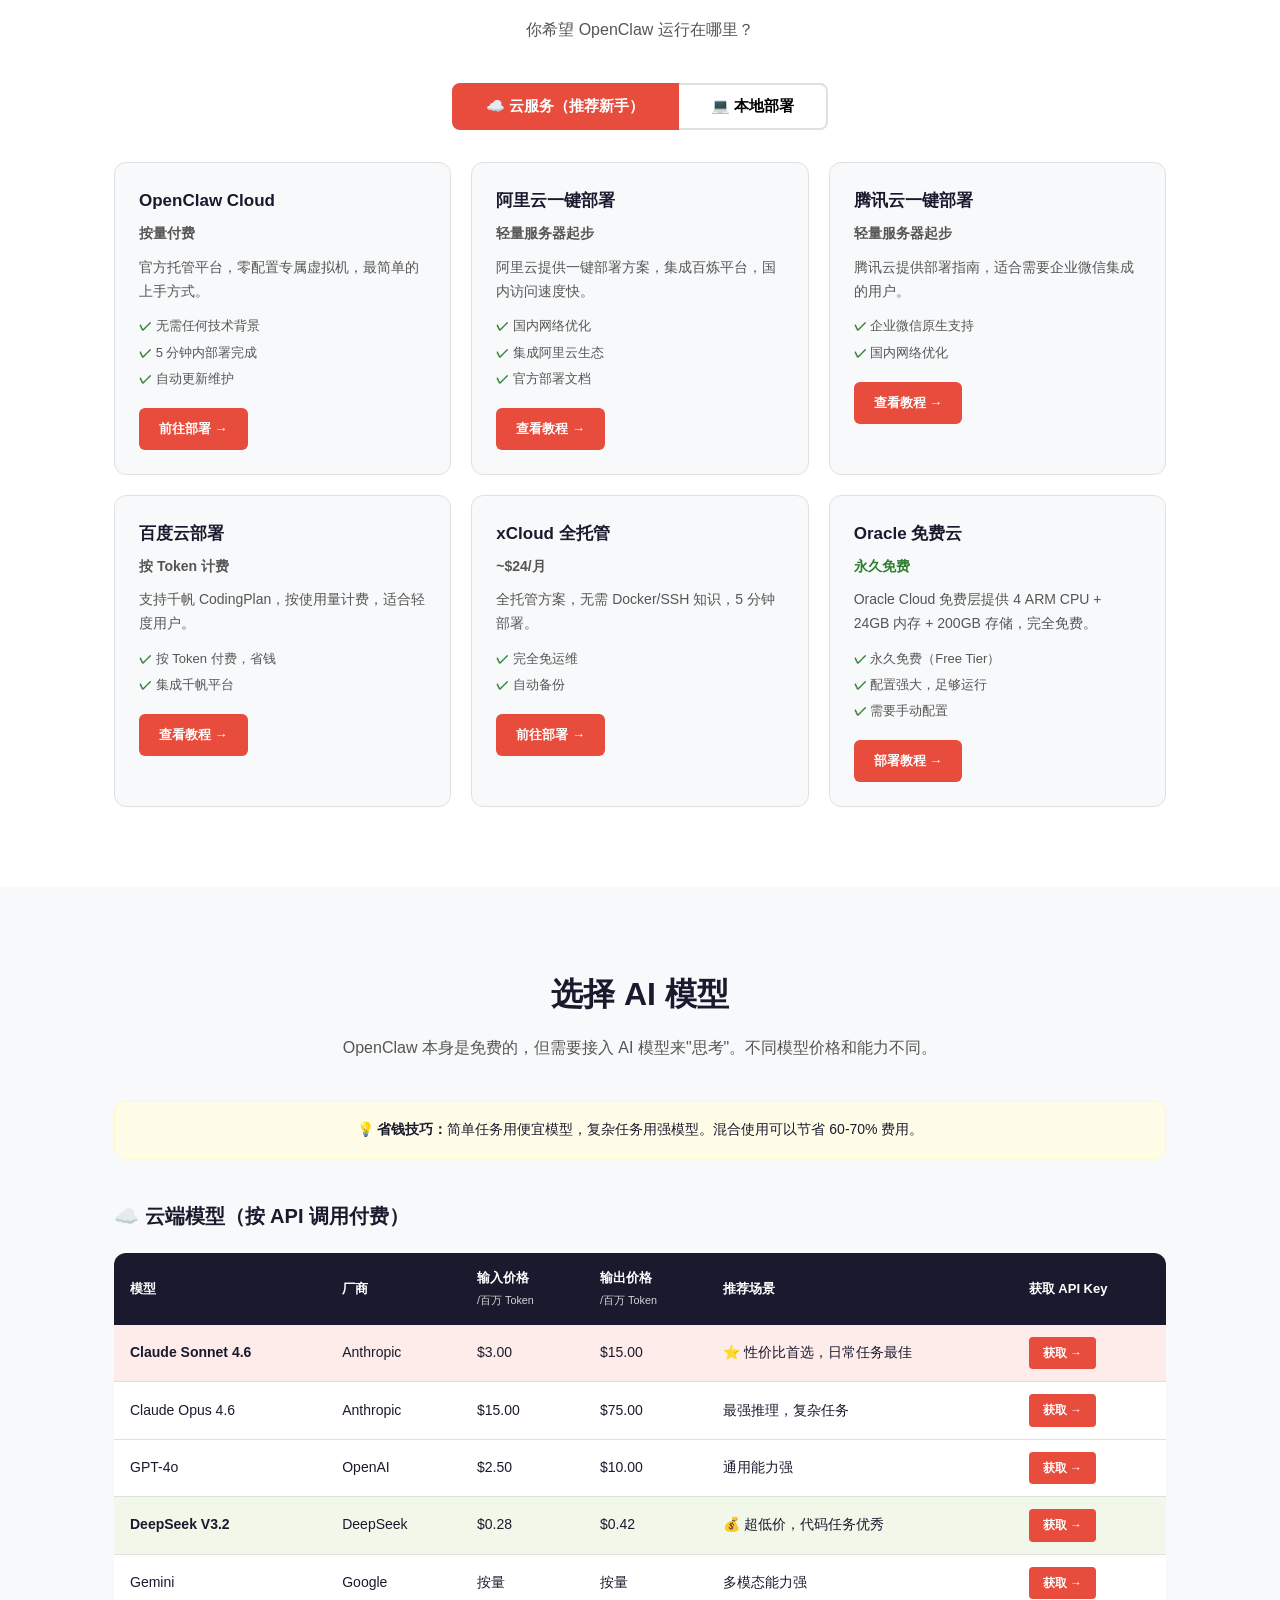
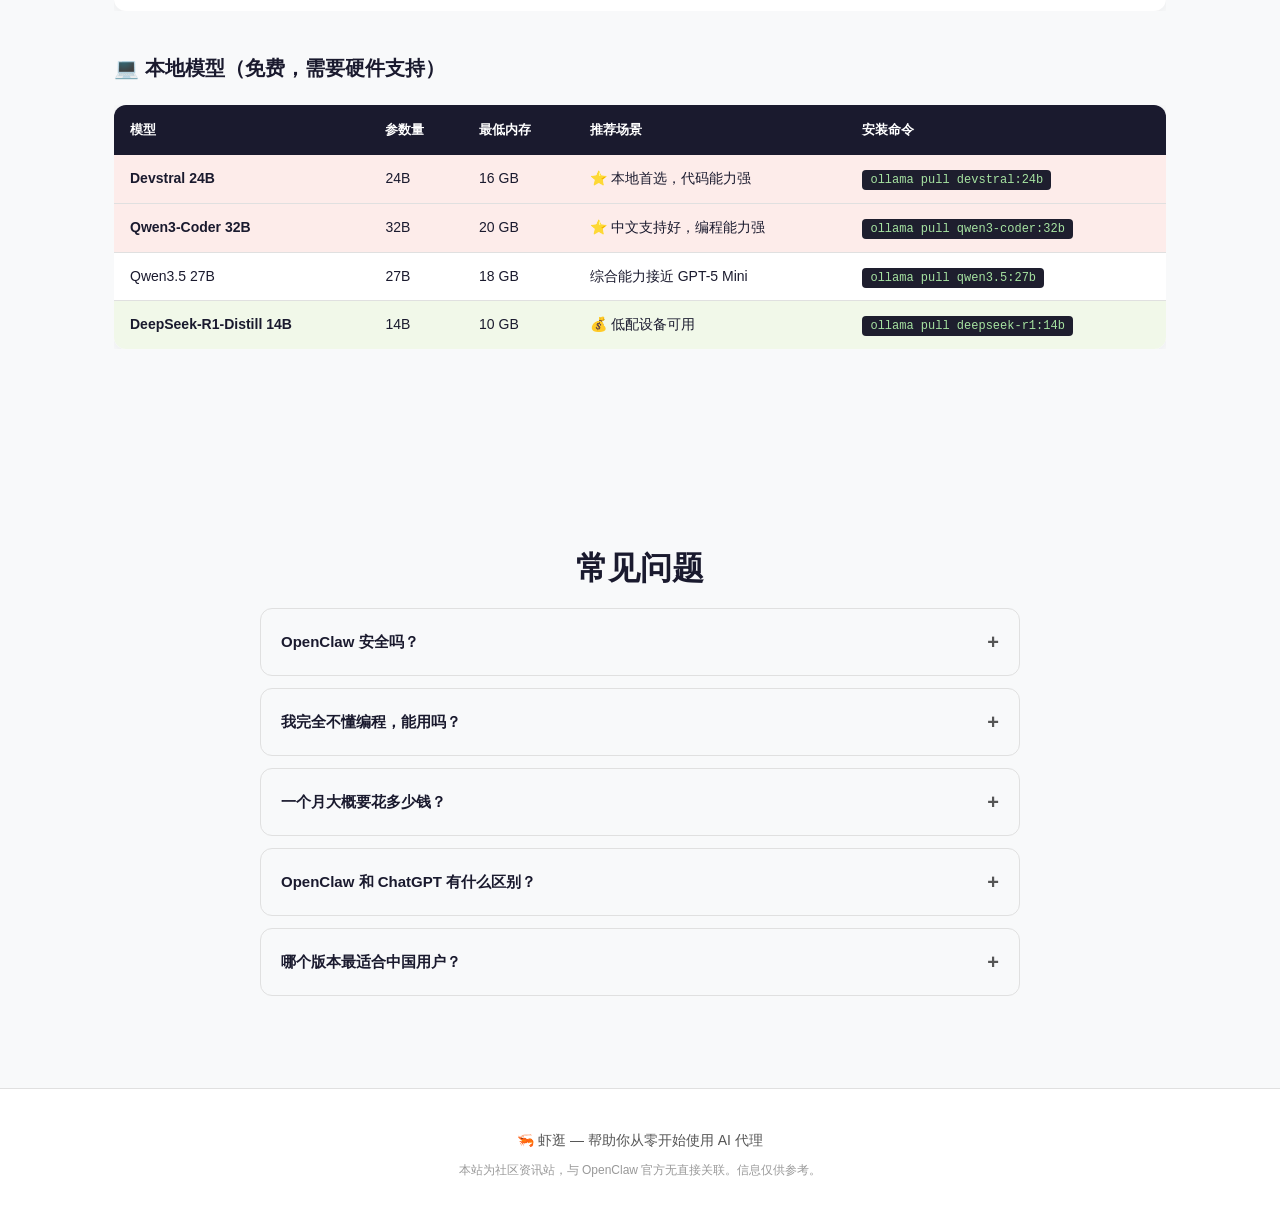
==== commit dfeb56d5: "更新版本历史至 v0.4.0，统一所有页面版本号 Co-Authored-By: Claude Opus 4.6 <noreply@anthropic.com>" ====
--- a/index.html
+++ b/index.html
@@ -14,7 +14,7 @@
   <div class="container nav-container">
     <div class="logo-wrap">
       <a href="index.html" class="logo">🦐 虾逛</a>
-      <a href="changelog.html" class="logo-version">v0.3.0</a>
+      <a href="changelog.html" class="logo-version">v0.4.0</a>
     </div>
     <button class="nav-toggle" id="navToggle" aria-label="菜单">
       <span></span><span></span><span></span>
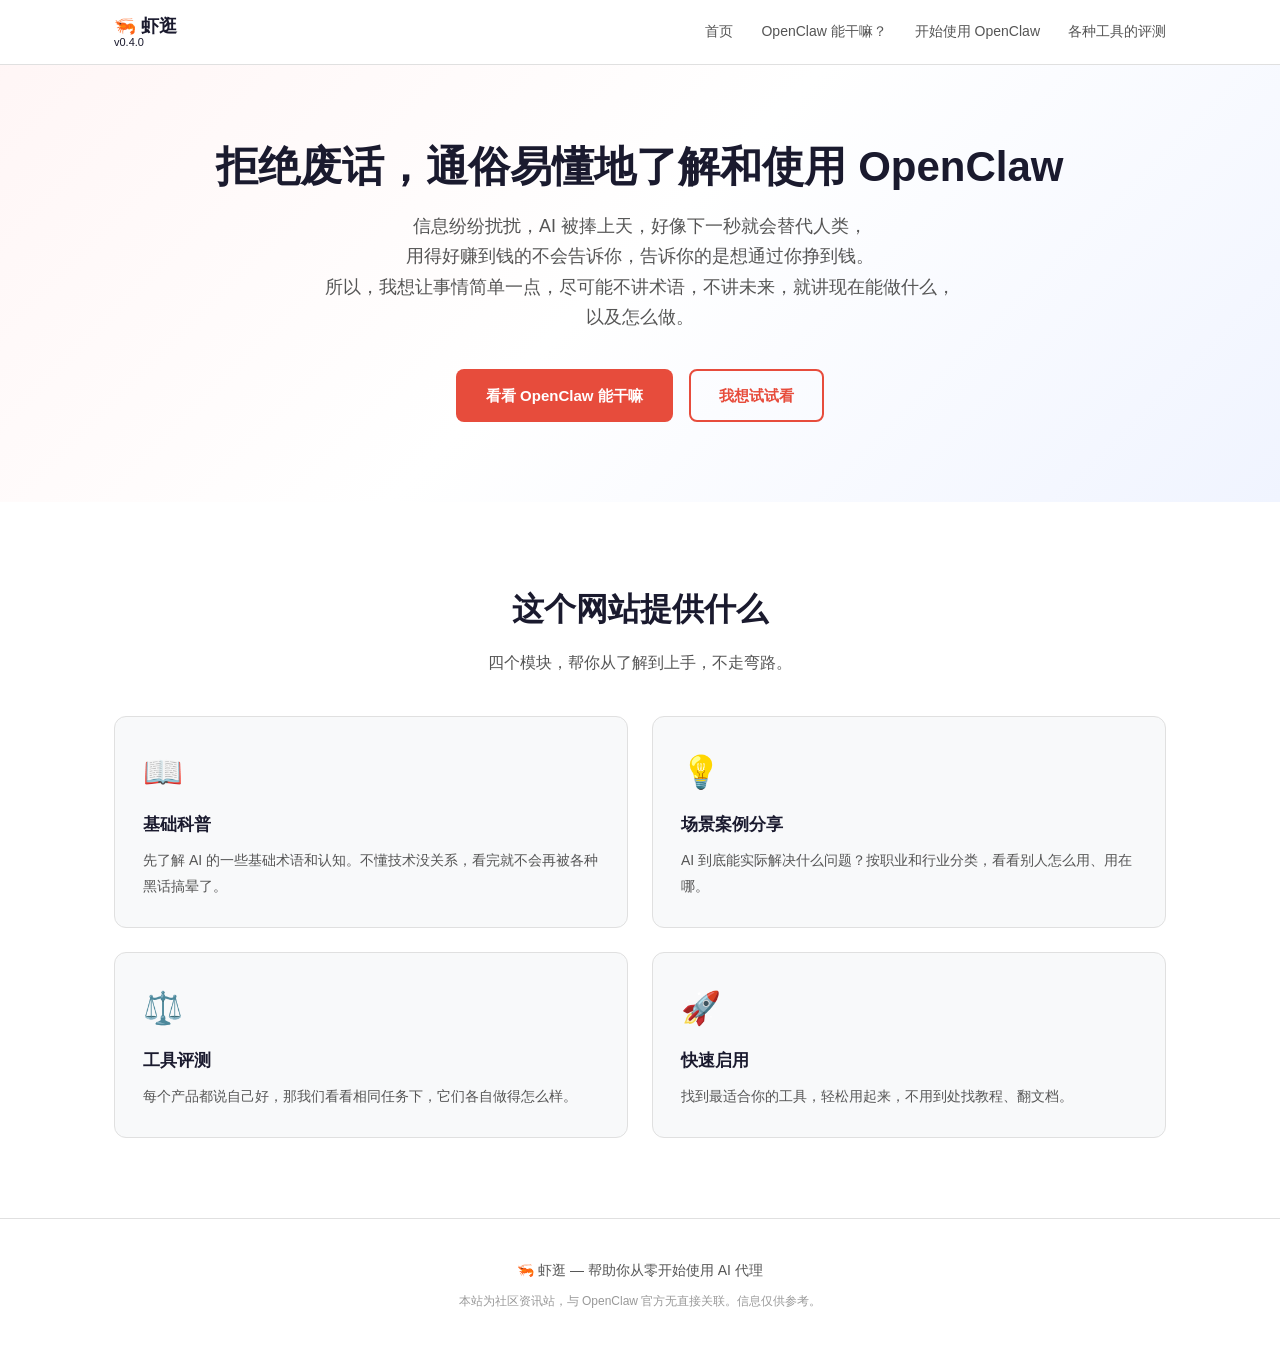
==== commit 596038d5: "v0.5.0: 新增部署向导、大模型选购指南，完善数据看板 - 新增 deploy.html 部署方式选择页 - 新增 deploy-cloud.html 云服务器五步部署向导（含服务器选购、大模型购" ====
--- a/index.html
+++ b/index.html
@@ -20,6 +20,7 @@
       <span></span><span></span><span></span>
     </button>
     <ul class="nav-links" id="navLinks">
+      <li><a href="index.html">首页</a></li>
       <li class="nav-has-dropdown">
         <a href="what-is.html">OpenClaw 能干嘛？</a>
         <div class="nav-dropdown">
@@ -28,7 +29,7 @@
         </div>
       </li>
       <li><a href="get-started.html">开始使用 OpenClaw</a></li>
-      <li><a href="#versions">各种 OpenClaw 集合对比</a></li>
+      <li><a href="reviews.html">各种工具的评测</a></li>
     </ul>
   </div>
 </nav>
@@ -43,548 +44,36 @@
   </div>
 </section>
 
-<!-- What is OpenClaw -->
-<section class="section" id="what-is">
+<!-- 这个网站提供什么 -->
+<section class="section" id="what-we-offer">
   <div class="container">
-    <h2 class="section-title">OpenClaw 能干嘛？</h2>
-    <p class="section-desc">一句话：它是一个帮你干活的 AI 助手，不是只会聊天的机器人。</p>
+    <h2 class="section-title">这个网站提供什么</h2>
+    <p class="section-desc">四个模块，帮你从了解到上手，不走弯路。</p>
 
-    <!-- 核心区别 -->
-    <div class="highlight-box">
-      <div class="highlight-compare">
-        <div class="highlight-item highlight-old">
-          <div class="highlight-label">你现在用的 ChatGPT / 豆包 / Kimi</div>
-          <p>你问它问题，它回答你。仅此而已。<br>它不能帮你发邮件，不能帮你整理文件，不能帮你操作电脑。</p>
-        </div>
-        <div class="highlight-vs">→</div>
-        <div class="highlight-item highlight-new">
-          <div class="highlight-label">用上 OpenClaw 之后</div>
-          <p>你发一条消息，它真的去做。<br>帮你发邮件、管日程、整理文件、搜集信息、控制浏览器，全自动。</p>
-        </div>
-      </div>
-    </div>
-
-    <!-- 具体能力 -->
     <div class="intro-grid">
-      <div class="intro-card">
-        <div class="intro-icon">💬</div>
-        <h3>用你熟悉的聊天工具操作</h3>
-        <p>不用学编程，不用装什么软件。微信、Telegram、钉钉、飞书——你平时用什么聊天，就用什么给它发指令。</p>
-      </div>
-      <div class="intro-card">
-        <div class="intro-icon">🧠</div>
-        <h3>背后的"大脑"你来选</h3>
-        <p>OpenClaw 本身不"思考"，它需要接一个 AI 模型当大脑。Claude、GPT、DeepSeek 都行，贵的聪明，便宜的够用，也可以完全免费跑本地模型。</p>
-      </div>
-      <div class="intro-card">
-        <div class="intro-icon">🔒</div>
-        <h3>数据在你手里</h3>
-        <p>它跑在你自己的电脑或者你买的服务器上，你的聊天记录、文件不会被别人看到。代码全部公开，没有猫腻。</p>
-      </div>
-      <div class="intro-card">
-        <div class="intro-icon">🆓</div>
-        <h3>OpenClaw 本身免费</h3>
-        <p>软件不要钱，开源的。唯一的花费是 AI 模型的使用费（也可以选免费的本地模型）。丰俭由人。</p>
-      </div>
+      <a href="ai-basics.html" class="intro-card" style="text-decoration: none; color: inherit; cursor: pointer;">
+        <div class="intro-icon">📖</div>
+        <h3>基础科普</h3>
+        <p>先了解 AI 的一些基础术语和认知。不懂技术没关系，看完就不会再被各种黑话搞晕了。</p>
+      </a>
+      <a href="use-cases.html" class="intro-card" style="text-decoration: none; color: inherit; cursor: pointer;">
+        <div class="intro-icon">💡</div>
+        <h3>场景案例分享</h3>
+        <p>AI 到底能实际解决什么问题？按职业和行业分类，看看别人怎么用、用在哪。</p>
+      </a>
+      <a href="reviews.html" class="intro-card" style="text-decoration: none; color: inherit; cursor: pointer;">
+        <div class="intro-icon">⚖️</div>
+        <h3>工具评测</h3>
+        <p>每个产品都说自己好，那我们看看相同任务下，它们各自做得怎么样。</p>
+      </a>
+      <a href="get-started.html" class="intro-card" style="text-decoration: none; color: inherit; cursor: pointer;">
+        <div class="intro-icon">🚀</div>
+        <h3>快速启用</h3>
+        <p>找到最适合你的工具，轻松用起来，不用到处找教程、翻文档。</p>
+      </a>
     </div>
   </div>
 </section>
-
-<!-- Version Comparison -->
-<section class="section section-alt" id="versions">
-  <div class="container">
-    <h2 class="section-title">选择适合你的版本</h2>
-    <p class="section-desc">OpenClaw 生态有多种变种，适合不同场景。先选类型，再选具体版本。</p>
-
-    <!-- Filter Tabs -->
-    <div class="filter-tabs">
-      <button class="filter-tab active" data-filter="all">全部</button>
-      <button class="filter-tab" data-filter="beginner">新手推荐</button>
-      <button class="filter-tab" data-filter="lightweight">轻量级</button>
-      <button class="filter-tab" data-filter="enterprise">企业级</button>
-      <button class="filter-tab" data-filter="china">国内适配</button>
-    </div>
-
-    <div class="version-grid" id="versionGrid">
-
-      <!-- Original OpenClaw -->
-      <div class="version-card" data-tags="beginner">
-        <div class="version-header">
-          <h3>OpenClaw <span class="badge badge-hot">最热门</span></h3>
-          <span class="version-lang">Node.js</span>
-        </div>
-        <p class="version-desc">官方原版，功能最全，社区最大，文档最丰富。新手首选。</p>
-        <ul class="version-specs">
-          <li><strong>内存需求：</strong> ≥1 GB</li>
-          <li><strong>消息平台：</strong> Telegram / WhatsApp / Discord / Signal / 企业微信</li>
-          <li><strong>GitHub Stars：</strong> 247K+</li>
-        </ul>
-        <div class="version-links">
-          <a href="https://github.com/openclaw/openclaw" target="_blank" class="btn btn-sm">GitHub</a>
-          <a href="https://docs.openclaw.ai/" target="_blank" class="btn btn-sm btn-outline">文档</a>
-        </div>
-      </div>
-
-      <!-- AutoClaw -->
-      <div class="version-card" data-tags="china beginner">
-        <div class="version-header">
-          <h3>AutoClaw <span class="badge badge-cn">国内首选</span></h3>
-          <span class="version-lang">智谱 AI</span>
-        </div>
-        <p class="version-desc">智谱出品，国内首个"一键安装"版本。内置 50+ 技能，中文体验最好。</p>
-        <ul class="version-specs">
-          <li><strong>特色：</strong> 一键安装、50+ 预装技能</li>
-          <li><strong>模型：</strong> GLM / DeepSeek / Kimi</li>
-          <li><strong>平台：</strong> 钉钉 / 企业微信 / 飞书</li>
-        </ul>
-        <div class="version-links">
-          <a href="#" class="btn btn-sm">官网</a>
-          <a href="#" class="btn btn-sm btn-outline">安装教程</a>
-        </div>
-      </div>
-
-      <!-- openclaw-cn -->
-      <div class="version-card" data-tags="china beginner">
-        <div class="version-header">
-          <h3>OpenClaw 中文版 <span class="badge badge-cn">社区汉化</span></h3>
-          <span class="version-lang">Node.js</span>
-        </div>
-        <p class="version-desc">社区维护的中文版，自动同步官方更新。内置钉钉、企业微信、飞书、QQ 支持。</p>
-        <ul class="version-specs">
-          <li><strong>特色：</strong> 完整中文 UI / ClawPanel 管理面板 / ClawApp 手机客户端</li>
-          <li><strong>同步：</strong> 每小时自动同步上游</li>
-          <li><strong>网络：</strong> 国内网络优化</li>
-        </ul>
-        <div class="version-links">
-          <a href="https://github.com/MaoTouHU/OpenClawChinese" target="_blank" class="btn btn-sm">GitHub</a>
-          <a href="https://github.com/jiulingyun/openclaw-cn" target="_blank" class="btn btn-sm btn-outline">另一版本</a>
-        </div>
-      </div>
-
-      <!-- WorkBuddy -->
-      <div class="version-card" data-tags="china enterprise">
-        <div class="version-header">
-          <h3>WorkBuddy <span class="badge">腾讯</span></h3>
-          <span class="version-lang">腾讯</span>
-        </div>
-        <p class="version-desc">腾讯出品，通过企业微信 1 分钟配置完成。深度集成 QQ、飞书、钉钉。</p>
-        <ul class="version-specs">
-          <li><strong>特色：</strong> 企业微信原生、1 分钟配置</li>
-          <li><strong>适合：</strong> 企业团队协作</li>
-        </ul>
-        <div class="version-links">
-          <a href="#" class="btn btn-sm">官网</a>
-        </div>
-      </div>
-
-      <!-- CoPaw -->
-      <div class="version-card" data-tags="china enterprise">
-        <div class="version-header">
-          <h3>CoPaw <span class="badge">阿里云</span></h3>
-          <span class="version-lang">阿里云</span>
-        </div>
-        <p class="version-desc">阿里云出品，本地 + 云端混合架构。深度集成钉钉，支持自定义 Skills。</p>
-        <ul class="version-specs">
-          <li><strong>特色：</strong> 本地云端统一体验、自定义技能</li>
-          <li><strong>集成：</strong> 钉钉 / 百炼平台</li>
-        </ul>
-        <div class="version-links">
-          <a href="#" class="btn btn-sm">官网</a>
-        </div>
-      </div>
-
-      <!-- ArkClaw -->
-      <div class="version-card" data-tags="china enterprise">
-        <div class="version-header">
-          <h3>ArkClaw <span class="badge">字节跳动</span></h3>
-          <span class="version-lang">火山引擎</span>
-        </div>
-        <p class="version-desc">字节出品，零配置 SaaS 服务。集成飞书，主打企业"数字员工"场景。</p>
-        <ul class="version-specs">
-          <li><strong>特色：</strong> 零配置、端云一体架构</li>
-          <li><strong>集成：</strong> 飞书</li>
-          <li><strong>适合：</strong> 企业自动化工作流</li>
-        </ul>
-        <div class="version-links">
-          <a href="#" class="btn btn-sm">官网</a>
-        </div>
-      </div>
-
-      <!-- NemoClaw -->
-      <div class="version-card" data-tags="enterprise">
-        <div class="version-header">
-          <h3>NemoClaw <span class="badge badge-new">Alpha</span></h3>
-          <span class="version-lang">NVIDIA</span>
-        </div>
-        <p class="version-desc">NVIDIA 出品，在 OpenClaw 基础上增加沙箱、策略、审批流、监控等企业安全层。</p>
-        <ul class="version-specs">
-          <li><strong>特色：</strong> 沙箱隔离、策略引擎、网络管控、审批流</li>
-          <li><strong>状态：</strong> Alpha 阶段</li>
-          <li><strong>适合：</strong> 需要安全管控的企业</li>
-        </ul>
-        <div class="version-links">
-          <a href="https://nvidianews.nvidia.com/news/nvidia-announces-nemoclaw" target="_blank" class="btn btn-sm">了解更多</a>
-        </div>
-      </div>
-
-      <!-- ZeroClaw -->
-      <div class="version-card" data-tags="lightweight">
-        <div class="version-header">
-          <h3>ZeroClaw</h3>
-          <span class="version-lang">Rust</span>
-        </div>
-        <p class="version-desc">Rust 重写，单二进制文件，极致性能。适合生产环境和资源受限场景。</p>
-        <ul class="version-specs">
-          <li><strong>内存：</strong> &lt;5 MB</li>
-          <li><strong>启动：</strong> &lt;10ms</li>
-          <li><strong>特色：</strong> 单二进制、模块化 trait 系统</li>
-        </ul>
-        <div class="version-links">
-          <a href="#" class="btn btn-sm">GitHub</a>
-        </div>
-      </div>
-
-      <!-- PicoClaw -->
-      <div class="version-card" data-tags="lightweight">
-        <div class="version-header">
-          <h3>PicoClaw</h3>
-          <span class="version-lang">Go</span>
-        </div>
-        <p class="version-desc">Go 语言重写，面向 IoT 和嵌入式设备。可以运行在 $10 的开发板上。</p>
-        <ul class="version-specs">
-          <li><strong>内存：</strong> &lt;10 MB</li>
-          <li><strong>启动：</strong> ~1s</li>
-          <li><strong>适合：</strong> 树莓派、嵌入式设备</li>
-        </ul>
-        <div class="version-links">
-          <a href="#" class="btn btn-sm">GitHub</a>
-        </div>
-      </div>
-
-      <!-- Nanobot -->
-      <div class="version-card" data-tags="lightweight beginner">
-        <div class="version-header">
-          <h3>Nanobot</h3>
-          <span class="version-lang">Python</span>
-        </div>
-        <p class="version-desc">Python 重写，仅 4000 行代码。最适合想了解 AI Agent 原理的开发者。</p>
-        <ul class="version-specs">
-          <li><strong>内存：</strong> ~100 MB</li>
-          <li><strong>代码量：</strong> ~4,000 行</li>
-          <li><strong>适合：</strong> 学习 Agent 架构</li>
-        </ul>
-        <div class="version-links">
-          <a href="#" class="btn btn-sm">GitHub</a>
-        </div>
-      </div>
-
-      <!-- Moltworker -->
-      <div class="version-card" data-tags="enterprise">
-        <div class="version-header">
-          <h3>Moltworker</h3>
-          <span class="version-lang">Cloudflare</span>
-        </div>
-        <p class="version-desc">Cloudflare 出品，Serverless 部署。无需本地设备，自动扩缩容，按用量计费。</p>
-        <ul class="version-specs">
-          <li><strong>特色：</strong> Serverless、边缘网络、沙箱隔离</li>
-          <li><strong>限制：</strong> 无本地系统访问权限</li>
-        </ul>
-        <div class="version-links">
-          <a href="https://github.com/cloudflare/moltworker" target="_blank" class="btn btn-sm">GitHub</a>
-        </div>
-      </div>
-
-    </div>
-  </div>
-</section>
-
-<!-- Deployment -->
-<section class="section" id="deploy">
-  <div class="container">
-    <h2 class="section-title">选择部署方式</h2>
-    <p class="section-desc">你希望 OpenClaw 运行在哪里？</p>
-
-    <div class="deploy-toggle">
-      <button class="deploy-tab active" data-deploy="cloud">☁️ 云服务（推荐新手）</button>
-      <button class="deploy-tab" data-deploy="local">💻 本地部署</button>
-    </div>
-
-    <!-- Cloud Deploy -->
-    <div class="deploy-content active" id="deploy-cloud">
-      <div class="deploy-grid">
-
-        <div class="deploy-card">
-          <h3>OpenClaw Cloud</h3>
-          <p class="deploy-price">按量付费</p>
-          <p>官方托管平台，零配置专属虚拟机，最简单的上手方式。</p>
-          <ul>
-            <li>无需任何技术背景</li>
-            <li>5 分钟内部署完成</li>
-            <li>自动更新维护</li>
-          </ul>
-          <a href="https://open.claw.cloud/" target="_blank" class="btn btn-sm btn-primary">前往部署 →</a>
-        </div>
-
-        <div class="deploy-card">
-          <h3>阿里云一键部署</h3>
-          <p class="deploy-price">轻量服务器起步</p>
-          <p>阿里云提供一键部署方案，集成百炼平台，国内访问速度快。</p>
-          <ul>
-            <li>国内网络优化</li>
-            <li>集成阿里云生态</li>
-            <li>官方部署文档</li>
-          </ul>
-          <a href="https://help.aliyun.com/zh/simple-application-server/use-cases/quickly-deploy-and-use-openclaw" target="_blank" class="btn btn-sm btn-primary">查看教程 →</a>
-        </div>
-
-        <div class="deploy-card">
-          <h3>腾讯云一键部署</h3>
-          <p class="deploy-price">轻量服务器起步</p>
-          <p>腾讯云提供部署指南，适合需要企业微信集成的用户。</p>
-          <ul>
-            <li>企业微信原生支持</li>
-            <li>国内网络优化</li>
-          </ul>
-          <a href="https://cloud.tencent.com/developer/article/2624003" target="_blank" class="btn btn-sm btn-primary">查看教程 →</a>
-        </div>
-
-        <div class="deploy-card">
-          <h3>百度云部署</h3>
-          <p class="deploy-price">按 Token 计费</p>
-          <p>支持千帆 CodingPlan，按使用量计费，适合轻度用户。</p>
-          <ul>
-            <li>按 Token 付费，省钱</li>
-            <li>集成千帆平台</li>
-          </ul>
-          <a href="https://cloud.baidu.com/doc/LS/s/6ml9f3cvl" target="_blank" class="btn btn-sm btn-primary">查看教程 →</a>
-        </div>
-
-        <div class="deploy-card">
-          <h3>xCloud 全托管</h3>
-          <p class="deploy-price">~$24/月</p>
-          <p>全托管方案，无需 Docker/SSH 知识，5 分钟部署。</p>
-          <ul>
-            <li>完全免运维</li>
-            <li>自动备份</li>
-          </ul>
-          <a href="https://xcloud.host/openclaw-hosting/" target="_blank" class="btn btn-sm btn-primary">前往部署 →</a>
-        </div>
-
-        <div class="deploy-card">
-          <h3>Oracle 免费云</h3>
-          <p class="deploy-price highlight-free">永久免费</p>
-          <p>Oracle Cloud 免费层提供 4 ARM CPU + 24GB 内存 + 200GB 存储，完全免费。</p>
-          <ul>
-            <li>永久免费（Free Tier）</li>
-            <li>配置强大，足够运行</li>
-            <li>需要手动配置</li>
-          </ul>
-          <a href="#" class="btn btn-sm btn-primary">部署教程 →</a>
-        </div>
-
-      </div>
-    </div>
-
-    <!-- Local Deploy -->
-    <div class="deploy-content" id="deploy-local">
-      <div class="deploy-grid">
-
-        <div class="deploy-card">
-          <h3>NPM 安装（最简单）</h3>
-          <div class="code-block">
-            <code>npm install -g openclaw</code>
-          </div>
-          <p>适合有 Node.js 环境的用户，一行命令安装完成。</p>
-          <ul>
-            <li>需要 Node.js 18+</li>
-            <li>需要 2GB+ 内存</li>
-          </ul>
-        </div>
-
-        <div class="deploy-card">
-          <h3>Docker 部署（推荐）</h3>
-          <div class="code-block">
-            <code>curl -fsSL https://docs.openclaw.ai/docker-setup.sh | bash</code>
-          </div>
-          <p>官方 Docker 一键脚本，自动配置环境和持久化存储。</p>
-          <ul>
-            <li>需要安装 Docker</li>
-            <li>自动挂载 ~/.openclaw 配置</li>
-            <li>最小 2GB 内存</li>
-          </ul>
-        </div>
-
-        <div class="deploy-card">
-          <h3>社区一键脚本</h3>
-          <div class="code-block">
-            <code>curl -fsSL https://install.openclaw.ai | bash</code>
-          </div>
-          <p>社区维护的安装脚本，自动检测环境并完成安装。</p>
-        </div>
-
-        <div class="deploy-card">
-          <h3>本地离线运行（Ollama）</h3>
-          <p>配合 Ollama 运行本地模型，完全离线，无需 API 费用。</p>
-          <div class="code-block">
-            <code>ollama pull devstral:24b<br>openclaw --provider ollama --model devstral:24b</code>
-          </div>
-          <ul>
-            <li>需要 16GB+ 内存（运行 24B 模型）</li>
-            <li>完全离线，零成本</li>
-            <li>响应速度取决于硬件</li>
-          </ul>
-        </div>
-
-      </div>
-    </div>
-  </div>
-</section>
-
-<!-- Models -->
-<section class="section section-alt" id="models">
-  <div class="container">
-    <h2 class="section-title">选择 AI 模型</h2>
-    <p class="section-desc">OpenClaw 本身是免费的，但需要接入 AI 模型来"思考"。不同模型价格和能力不同。</p>
-
-    <div class="model-tip">
-      <strong>💡 省钱技巧：</strong>简单任务用便宜模型，复杂任务用强模型。混合使用可以节省 60-70% 费用。
-    </div>
-
-    <h3 class="subsection-title">☁️ 云端模型（按 API 调用付费）</h3>
-    <div class="table-wrapper">
-      <table class="model-table">
-        <thead>
-          <tr>
-            <th>模型</th>
-            <th>厂商</th>
-            <th>输入价格<br><small>/百万 Token</small></th>
-            <th>输出价格<br><small>/百万 Token</small></th>
-            <th>推荐场景</th>
-            <th>获取 API Key</th>
-          </tr>
-        </thead>
-        <tbody>
-          <tr class="model-recommend">
-            <td><strong>Claude Sonnet 4.6</strong></td>
-            <td>Anthropic</td>
-            <td>$3.00</td>
-            <td>$15.00</td>
-            <td>⭐ 性价比首选，日常任务最佳</td>
-            <td><a href="https://console.anthropic.com/" target="_blank" class="btn btn-xs">获取 →</a></td>
-          </tr>
-          <tr>
-            <td>Claude Opus 4.6</td>
-            <td>Anthropic</td>
-            <td>$15.00</td>
-            <td>$75.00</td>
-            <td>最强推理，复杂任务</td>
-            <td><a href="https://console.anthropic.com/" target="_blank" class="btn btn-xs">获取 →</a></td>
-          </tr>
-          <tr>
-            <td>GPT-4o</td>
-            <td>OpenAI</td>
-            <td>$2.50</td>
-            <td>$10.00</td>
-            <td>通用能力强</td>
-            <td><a href="https://platform.openai.com/" target="_blank" class="btn btn-xs">获取 →</a></td>
-          </tr>
-          <tr class="model-budget">
-            <td><strong>DeepSeek V3.2</strong></td>
-            <td>DeepSeek</td>
-            <td>$0.28</td>
-            <td>$0.42</td>
-            <td>💰 超低价，代码任务优秀</td>
-            <td><a href="https://platform.deepseek.com/" target="_blank" class="btn btn-xs">获取 →</a></td>
-          </tr>
-          <tr>
-            <td>Gemini</td>
-            <td>Google</td>
-            <td>按量</td>
-            <td>按量</td>
-            <td>多模态能力强</td>
-            <td><a href="https://aistudio.google.com/" target="_blank" class="btn btn-xs">获取 →</a></td>
-          </tr>
-        </tbody>
-      </table>
-    </div>
-
-    <h3 class="subsection-title">💻 本地模型（免费，需要硬件支持）</h3>
-    <div class="table-wrapper">
-      <table class="model-table">
-        <thead>
-          <tr>
-            <th>模型</th>
-            <th>参数量</th>
-            <th>最低内存</th>
-            <th>推荐场景</th>
-            <th>安装命令</th>
-          </tr>
-        </thead>
-        <tbody>
-          <tr class="model-recommend">
-            <td><strong>Devstral 24B</strong></td>
-            <td>24B</td>
-            <td>16 GB</td>
-            <td>⭐ 本地首选，代码能力强</td>
-            <td><code>ollama pull devstral:24b</code></td>
-          </tr>
-          <tr class="model-recommend">
-            <td><strong>Qwen3-Coder 32B</strong></td>
-            <td>32B</td>
-            <td>20 GB</td>
-            <td>⭐ 中文支持好，编程能力强</td>
-            <td><code>ollama pull qwen3-coder:32b</code></td>
-          </tr>
-          <tr>
-            <td>Qwen3.5 27B</td>
-            <td>27B</td>
-            <td>18 GB</td>
-            <td>综合能力接近 GPT-5 Mini</td>
-            <td><code>ollama pull qwen3.5:27b</code></td>
-          </tr>
-          <tr class="model-budget">
-            <td><strong>DeepSeek-R1-Distill 14B</strong></td>
-            <td>14B</td>
-            <td>10 GB</td>
-            <td>💰 低配设备可用</td>
-            <td><code>ollama pull deepseek-r1:14b</code></td>
-          </tr>
-        </tbody>
-      </table>
-    </div>
-  </div>
-</section>
-
-
-<!-- FAQ -->
-<section class="section section-alt" id="faq">
-  <div class="container">
-    <h2 class="section-title">常见问题</h2>
-    <div class="faq-list">
-      <details class="faq-item">
-        <summary>OpenClaw 安全吗？</summary>
-        <p>OpenClaw 是开源的，代码完全透明。它运行在你自己的设备上，数据不会上传到第三方。但因为它能访问你的邮件、文件等，请确保你信任运行环境的安全性，不要在公共网络暴露你的 OpenClaw 实例。</p>
-      </details>
-      <details class="faq-item">
-        <summary>我完全不懂编程，能用吗？</summary>
-        <p>可以。选择 OpenClaw Cloud、AutoClaw（智谱）或阿里云一键部署等方案，不需要写任何代码。安装完成后，你只需要通过聊天软件发消息就能使用。</p>
-      </details>
-      <details class="faq-item">
-        <summary>一个月大概要花多少钱？</summary>
-        <p>取决于你的使用频率和选择的模型。轻度使用（每天几次对话）大概 $5-15/月。如果用 DeepSeek 这样的低价模型可以更便宜。用本地模型 + Oracle 免费云可以做到零成本。</p>
-      </details>
-      <details class="faq-item">
-        <summary>OpenClaw 和 ChatGPT 有什么区别？</summary>
-        <p>ChatGPT 只能聊天。OpenClaw 可以<strong>真正帮你做事</strong>——发邮件、管理文件、控制电脑、执行自动化任务。它是一个"AI 代理"，而不是"AI 聊天机器人"。</p>
-      </details>
-      <details class="faq-item">
-        <summary>哪个版本最适合中国用户？</summary>
-        <p>推荐 AutoClaw（智谱一键安装版）或 OpenClaw 中文版（社区汉化版）。它们针对国内网络环境做了优化，内置了钉钉、企业微信等国内平台支持。企业用户可以考虑 WorkBuddy（腾讯）或 CoPaw（阿里云）。</p>
-      </details>
-    </div>
-  </div>
-</section>
-
 
 <!-- Footer -->
 <footer class="footer">
@@ -595,5 +84,6 @@
 </footer>
 
 <script src="assets/main.js"></script>
+<script src="analytics/tracker.js"></script>
 </body>
 </html>
